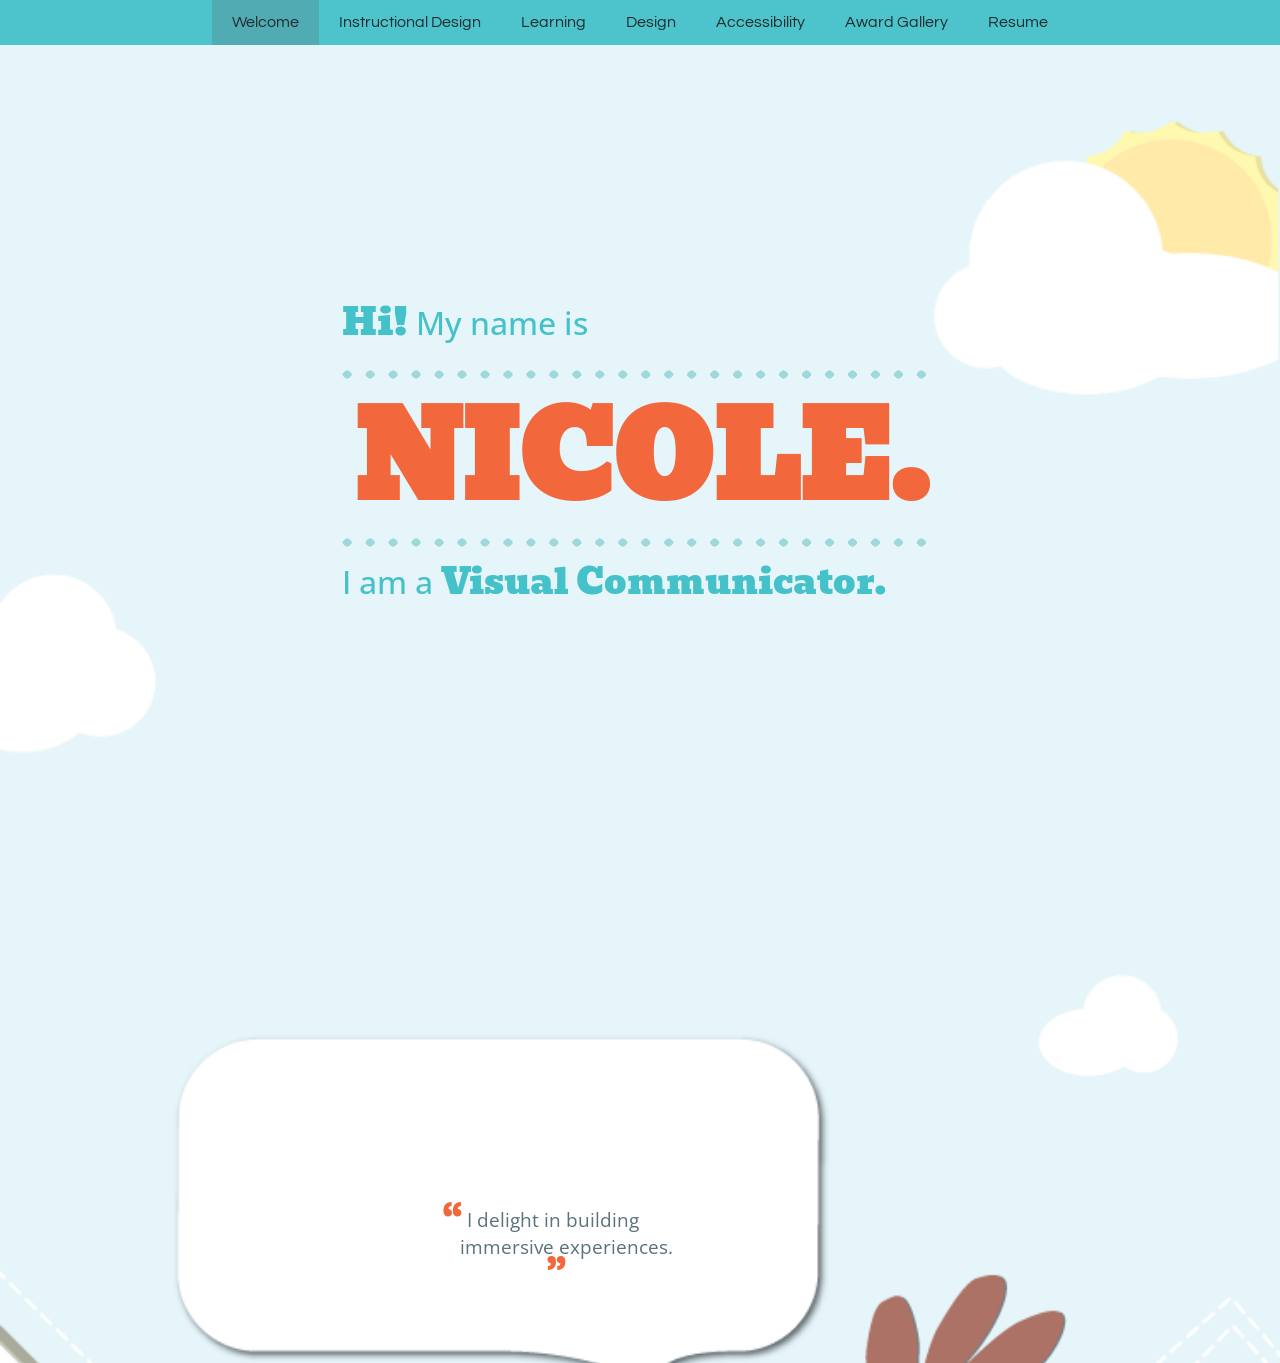
==== index.html @ bf3eae4a "add mobile media query" ====
<!DOCTYPE html>
<html lang="en">
<head>
  <meta charset="UTF-8">
  <meta name="viewport" content="width=device-width, initial-scale=1.0">
  <title>Nicole Nascimento</title>
  <link rel="stylesheet" href="style.css">
  <script src="script.js" defer></script>
  <link rel="preconnect" href="https://fonts.googleapis.com">
  <link rel="preconnect" href="https://fonts.gstatic.com" crossorigin>
  <link href="https://fonts.googleapis.com/css2?family=Bevan:ital@0;1&family=Open+Sans:wght@400;600;700&family=Questrial&display=swap" rel="stylesheet">
</head>
<body>
  <a href="#main-content" class="skip-link">Skip to main content</a>
  <header>
    <button class="menu-toggle" aria-label="Menu" aria-expanded="false" aria-haspopup="true">
        <span></span>
        <span></span>
        <span></span>
    </button>
    <nav>
      <ul>
        <li><a href="index.html" class="active" aria-current="page">Welcome</a></li>
        <li><a href="instructional-design.html">Instructional Design</a></li>
        <li><a href="learning.html">Learning</a></li>
        <li><a href="design.html">Design</a></li>
        <li><a href="accessibility.html">Accessibility</a></li>
        <li><a href="awards.html">Award Gallery</a></li>
        <li><a href="resume.html">Resume</a></li>
      </ul>
    </nav>
  </header>

  <div class="page-column">
    <main id="main-content">
    
      <section class="scene" aria-label="Welcome scene">
       <picture>
          <source 
            media="(max-width: 850px)" 
            srcset="images/scene-home-mobile-750.png 750w,
                    images/scene-home-mobile-1125.png 1125w"
            sizes="100vw">
          <img 
            src="images/scene-home-1600.webp"
            srcset="images/scene-home-1600.png 1600w,
                    images/scene-home-3200.png 3200w"
            sizes="(max-width: 1600px) 100vw, 1600px"
            alt="Illustrated landscape with rolling hills, a character, and a hole with a ladder."
            class="scene-bg"
            width="1600" 
            height="1600">
        </picture>
        <h1 class="welcome-headline">
          <span class="w-hi">Hi! </span>
          <span class="w-name"> My name is</span>
          <span class="w-nicole">NICOLE.</span>
          <span class="w-iam">I am a </span>
          <span class="w-title"> Visual Communicator.</span>
        </h1>
        <!-- <p class="speech-bubble">
          <span class="bubble-quote">“</span>
          I delight in building immersive experiences.
          <span class="bubble-quote">”</span>
        </p> -->
        <p class="speech-bubble">
          <span class="bubble-quote quote-1">“</span>
          <span class="bubble-line line-1">I delight in building</span><br>
          <span class="bubble-line line-2">immersive experiences.</span>
          <span class="bubble-quote">”</span>
        </p>
        <a href="instructional-design.html" class="scene-button" aria-label="Go to Instructional Design">
          <span class="arrow">↙</span>
        </a>
      </section>

      <section class="portfolio">
        <!-- lightbox gallery goes here later -->
      </section>

    </main>

    <footer>
      <p>&copy; 2026 Nicole Nascimento</p>
    </footer>
  </div>

</body>
</html>
---- style.css ----
body {
  font-family: 'Questrial', sans-serif;
  margin: 0;
  background-color: #251e1a;
  display: flex;
  flex-direction: column;
  min-height: 100vh;
}

header {
  position: fixed;
  top: 0;
  left: 0;
  width: 100%;
  background-color: rgba(69, 193, 201, 0.95);
  z-index: 100;
}

.page-column {
  max-width: 1600px;
  margin: 0 auto;
  background-color: #77ae71;
  flex: 1;
  width: 100%;
}

/* nav bar */

nav {
  max-width: 1000px;
  margin: 0 auto;
}

nav ul {
  list-style: none;
  padding: 0;
  margin: 0;
  display: flex;
  justify-content: center;
}

nav a {
  padding: 14.3px 20px;
  text-decoration: none;
  color: #222b2e;
  display: block;
}

nav a:hover {
  background-color: rgba(90, 114, 123, 0.2);
}

nav a.active {
  background-color: rgba(90, 114, 123, 0.3);
}

/* Hamburger */
.menu-toggle {
  display: none;
  background: none;
  border: none;
  cursor: pointer;
  padding: 10px;
}

.menu-toggle span {
  display: block;
  width: 25px;
  height: 3px;
  background-color: #5a727b;
  margin: 4px 0;
}

.skip-link {
  position: absolute;
  left: -9999px;
  top: 0;
}

.skip-link:focus {
  left: 8px;
  top: 8px;
  padding: 8px 12px;
  background: #000;
  color: #fff;
  z-index: 1000;
}

/* Background image */

.scene {
  position: relative;
  max-width: 1600px;
  margin: 0 auto;
  container-type: inline-size;
}

.scene-bg {
  display: block;
  width: 100%;
  height: auto;
}


/* Large Welcome Font */


.welcome-headline {
  position: absolute;
  top: 10.5%;
  left: 50%;
  transform: translateX(-50%);
  margin: 0;
  z-index: 10;
  text-align: left;
  width: max-content
}

.welcome-headline span {
  display: inline;
}

/* Dots */
.welcome-headline .w-nicole {
  line-height: 1;
  margin: 0.25em 0;
  padding: 0.1em;
}

.w-nicole::before {
  content: "";
  position: absolute;
  left: -0.05em;
  top: -0.15em;              /* poke above the text for now */
  width: 100%;
  height: 0.08em;
  background-image: radial-gradient(circle, #9dd8db 34%, transparent 35%);
  background-size: 0.194em 0.08em;
  background-repeat: repeat-x;
}

.w-nicole::after {
  content: "";
  position: absolute;
  left: -0.05em;
  bottom: -0.15em;              /* poke above the text for now */
  width: 100%;
  height: 0.08em;
  background-image: radial-gradient(circle, #9dd8db 34%, transparent 35%);
  background-size: 0.194em 0.08em;
  background-repeat: repeat-x;
}



.w-hi,
.w-nicole,
.w-title {
  font-family: 'Bevan', serif;
}

.w-hi,
.w-title {
  font-weight: 400;
}


.w-name,
.w-iam {
  font-family: 'Open Sans', sans-serif;
  font-weight: 500;
}

.w-hi      { font-size: 3cqw;  color: #45c1c9; }
.w-name    { font-size: 2.5cqw; color: #45c1c9; }
.welcome-headline .w-nicole  { font-size: 9.25cqw;  color: #f2683c; display: block; position: relative; top: 0.05em;}
.w-iam     { font-size: 2.5cqw; color: #45c1c9; }
.w-title   { font-size: 2.75cqw;  color: #45c1c9; }

/* Speech bubble text */

.speech-bubble {
  position: absolute;
  top: 43.5%;      /* tune to match the bubble's position in the image */
  left: 33.5%;     /* tune */
  width: 20%;    /* tune — width of the drawn bubble */
  margin: 0;
  font-family: 'Open Sans', sans-serif;
  font-size: 1.5cqw;  /* scales with scene */
  color: #5a727b;
  text-align: center;
}

.bubble-quote {
  font-family: 'Bevan', serif;
  color: #f2683c;
  font-size: 1.6em;  /* bigger than the text around it */
  line-height: 0;    /* keeps the quotes from pushing the line height */
}

.bubble-quote.quote-1 {
    margin-left: -1em;
}

.bubble-line.line-2 {
  margin-left: 1em;
}

/* Round button */

.scene-button {
  position: absolute;
  top: 65%;        /* tune to land on the hole */
  left: 33%;       /* tune */
  width: 6cqw;     /* scales with the scene */
  height: 6cqw;
  border-radius: 50%;
  background-color: #fb497e;  /* hot pink */
  display: flex;
  align-items: center;
  justify-content: center;
  text-decoration: none;
  z-index: 20;
  box-shadow: 6px 6px 2px rgba(0, 0, 0, 0.5);
  overflow: hidden;
}

.arrow {
  color: #fff;
  font-size: 5cqw;
  line-height: 1;
  position: relative;
}

.scene-button:hover,
.scene-button:focus-visible {
  background-color: #e21a56; 
} 


/* Footer */

footer {
  padding: 2rem 1rem;
  text-align: center;
}

footer p {
  margin: 0;
  font-family: 'Open Sans', sans-serif;
  font-size: 0.9rem;
  color: #222b2e;
}


@media (max-width: 850px) {
  .menu-toggle {
    display: block;
    width: 100%;
  }
  nav ul {
    display: none;
  }
  nav.open ul {
  display: flex;
  flex-direction: column;
  position: absolute;
  top: 100%;
  left: 0;
  width: 100%;
  background-color: rgba(69, 193, 201, 0.95);
  padding: 10px 0;
  }
  nav.open a {
  text-align: center;
  }
  .w-hi      { font-size: 6cqw; }
  .w-name    { font-size: 6cqw; }
  .welcome-headline .w-nicole  { font-size: 17cqw; }
  .w-iam     { font-size: 6cqw; }
  .w-title   { font-size: 5cqw; }
  .speech-bubble {
    font-size: 3.5cqw;
    top: 40.5%;
    left: 11%;
    width: 55%
  }
  .scene-button {
    top: 72%;        /* new vertical position */
    left: 33%;       /* new horizontal position */
    width: 16cqw;    /* was 6cqw — bigger on mobile */
    height: 16cqw;
  }
  .arrow {
  font-size: 10cqw;   /* was 5cqw */
}
}
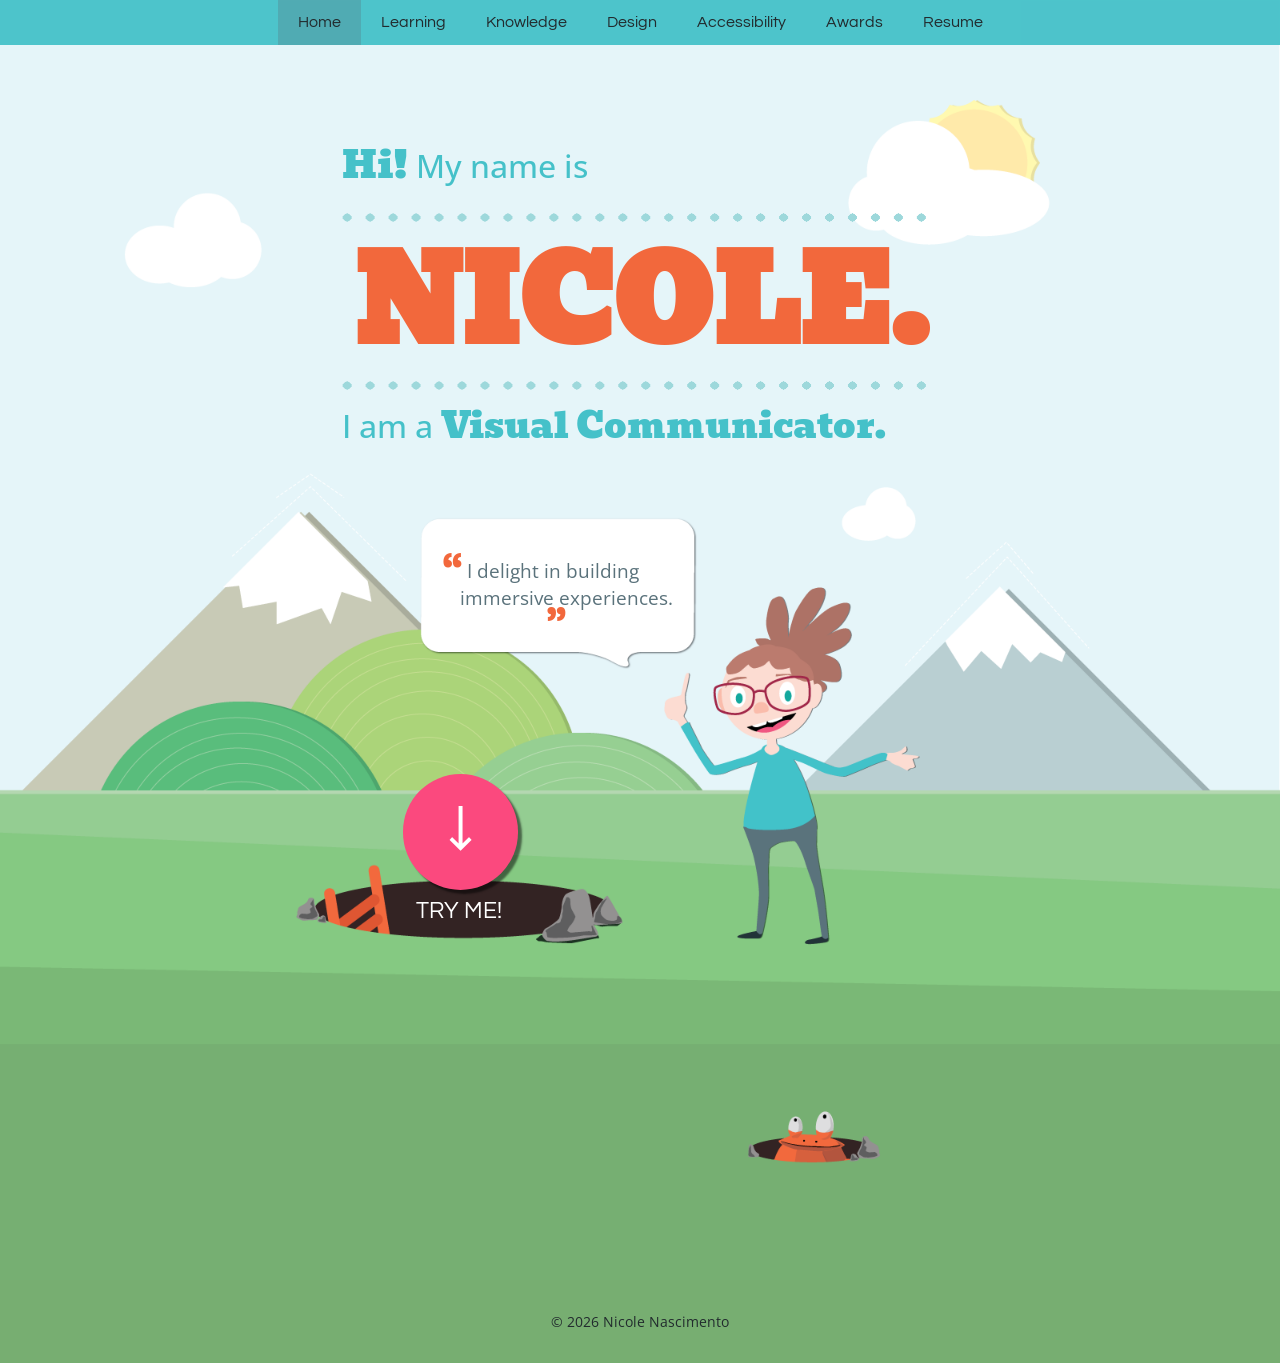
==== commit 23baca4a: "add learning page desktop" ====
--- a/index.html
+++ b/index.html
@@ -10,7 +10,7 @@
   <link rel="preconnect" href="https://fonts.gstatic.com" crossorigin>
   <link href="https://fonts.googleapis.com/css2?family=Bevan:ital@0;1&family=Open+Sans:wght@400;600;700&family=Questrial&display=swap" rel="stylesheet">
 </head>
-<body>
+<body class="page-home">
   <a href="#main-content" class="skip-link">Skip to main content</a>
   <header>
     <button class="menu-toggle" aria-label="Menu" aria-expanded="false" aria-haspopup="true">
@@ -20,18 +20,18 @@
     </button>
     <nav>
       <ul>
-        <li><a href="index.html" class="active" aria-current="page">Welcome</a></li>
-        <li><a href="instructional-design.html">Instructional Design</a></li>
+        <li><a href="index.html" class="active" aria-current="page">Home</a></li>
         <li><a href="learning.html">Learning</a></li>
+        <li><a href="knowledge.html">Knowledge</a></li>
         <li><a href="design.html">Design</a></li>
         <li><a href="accessibility.html">Accessibility</a></li>
-        <li><a href="awards.html">Award Gallery</a></li>
+        <li><a href="awards.html">Awards</a></li>
         <li><a href="resume.html">Resume</a></li>
       </ul>
     </nav>
   </header>
 
-  <div class="page-column">
+  <div class="page-column page-column-home">
     <main id="main-content">
     
       <section class="scene" aria-label="Welcome scene">
@@ -42,7 +42,7 @@
                     images/scene-home-mobile-1125.png 1125w"
             sizes="100vw">
           <img 
-            src="images/scene-home-1600.webp"
+            src="images/scene-home-1600.png"
             srcset="images/scene-home-1600.png 1600w,
                     images/scene-home-3200.png 3200w"
             sizes="(max-width: 1600px) 100vw, 1600px"
@@ -58,20 +58,16 @@
           <span class="w-iam">I am a </span>
           <span class="w-title"> Visual Communicator.</span>
         </h1>
-        <!-- <p class="speech-bubble">
-          <span class="bubble-quote">“</span>
-          I delight in building immersive experiences.
-          <span class="bubble-quote">”</span>
-        </p> -->
         <p class="speech-bubble">
           <span class="bubble-quote quote-1">“</span>
           <span class="bubble-line line-1">I delight in building</span><br>
           <span class="bubble-line line-2">immersive experiences.</span>
           <span class="bubble-quote">”</span>
         </p>
-        <a href="instructional-design.html" class="scene-button" aria-label="Go to Instructional Design">
-          <span class="arrow">↙</span>
+        <a href="learning.html" class="scene-button button-learning" aria-label="Go to Learning">
+          <span class="arrow">↓</span>
         </a>
+        <span class="try-me" aria-hidden="true">TRY ME!</span>
       </section>
 
       <section class="portfolio">
--- a/style.css
+++ b/style.css
@@ -19,10 +19,19 @@
 .page-column {
   max-width: 1600px;
   margin: 0 auto;
+  flex: 1;
+  width: 100%;
+}
+
+.page-column-home {
   background-color: #77ae71;
-  flex: 1;
-  width: 100%;
-}
+}
+
+.page-column-learning {
+  background-color: #3b7187;
+}
+
+
 
 /* nav bar */
 
@@ -143,7 +152,7 @@
   content: "";
   position: absolute;
   left: -0.05em;
-  bottom: -0.15em;              /* poke above the text for now */
+  bottom: -0.15em;              
   width: 100%;
   height: 0.08em;
   background-image: radial-gradient(circle, #9dd8db 34%, transparent 35%);
@@ -181,12 +190,8 @@
 
 .speech-bubble {
   position: absolute;
-  top: 43.5%;      /* tune to match the bubble's position in the image */
-  left: 33.5%;     /* tune */
-  width: 20%;    /* tune — width of the drawn bubble */
   margin: 0;
   font-family: 'Open Sans', sans-serif;
-  font-size: 1.5cqw;  /* scales with scene */
   color: #5a727b;
   text-align: center;
 }
@@ -194,8 +199,8 @@
 .bubble-quote {
   font-family: 'Bevan', serif;
   color: #f2683c;
-  font-size: 1.6em;  /* bigger than the text around it */
-  line-height: 0;    /* keeps the quotes from pushing the line height */
+  font-size: 1.6em;  
+  line-height: 0;    
 }
 
 .bubble-quote.quote-1 {
@@ -206,22 +211,35 @@
   margin-left: 1em;
 }
 
-/* Round button */
+.page-home .speech-bubble {
+  top: 43.5%;
+  left: 33.5%;
+  width: 20%;
+  font-size: 1.5cqw;
+}
+
+.page-learning .speech-bubble {
+  top: 60%;
+  left: 27.5%;
+  width: 30%;
+  font-size: 2cqw;
+}
+
+
+/* Round buttons */
 
 .scene-button {
   position: absolute;
-  top: 65%;        /* tune to land on the hole */
-  left: 33%;       /* tune */
-  width: 6cqw;     /* scales with the scene */
-  height: 6cqw;
+  width: 9cqw;     
+  height: 9cqw;
   border-radius: 50%;
-  background-color: #fb497e;  /* hot pink */
+  background-color: #fb497e;  
   display: flex;
   align-items: center;
   justify-content: center;
   text-decoration: none;
   z-index: 20;
-  box-shadow: 6px 6px 2px rgba(0, 0, 0, 0.5);
+  box-shadow: 4px 4px 2px rgba(0, 0, 0, 0.5);
   overflow: hidden;
 }
 
@@ -234,8 +252,33 @@
 
 .scene-button:hover,
 .scene-button:focus-visible {
-  background-color: #e21a56; 
+  background-color: #bc1446; 
 } 
+
+.page-home .button-learning {
+  top: 60.5%;        
+  left: 31.5%;       
+}
+
+.page-home .try-me {
+  position: absolute;
+  top: 70.2%;
+  left: 32.5%;
+  color: white;
+  font-size: 1.8cqw;
+  pointer-events: none;
+}
+
+.page-learning .button-home {
+  top: 20%;
+  left: 21%;
+  transform: rotate(-11deg);
+}
+
+.page-learning .button-knowledge {
+  top: 35%;
+  left: 75%;
+}
 
 
 /* Footer */
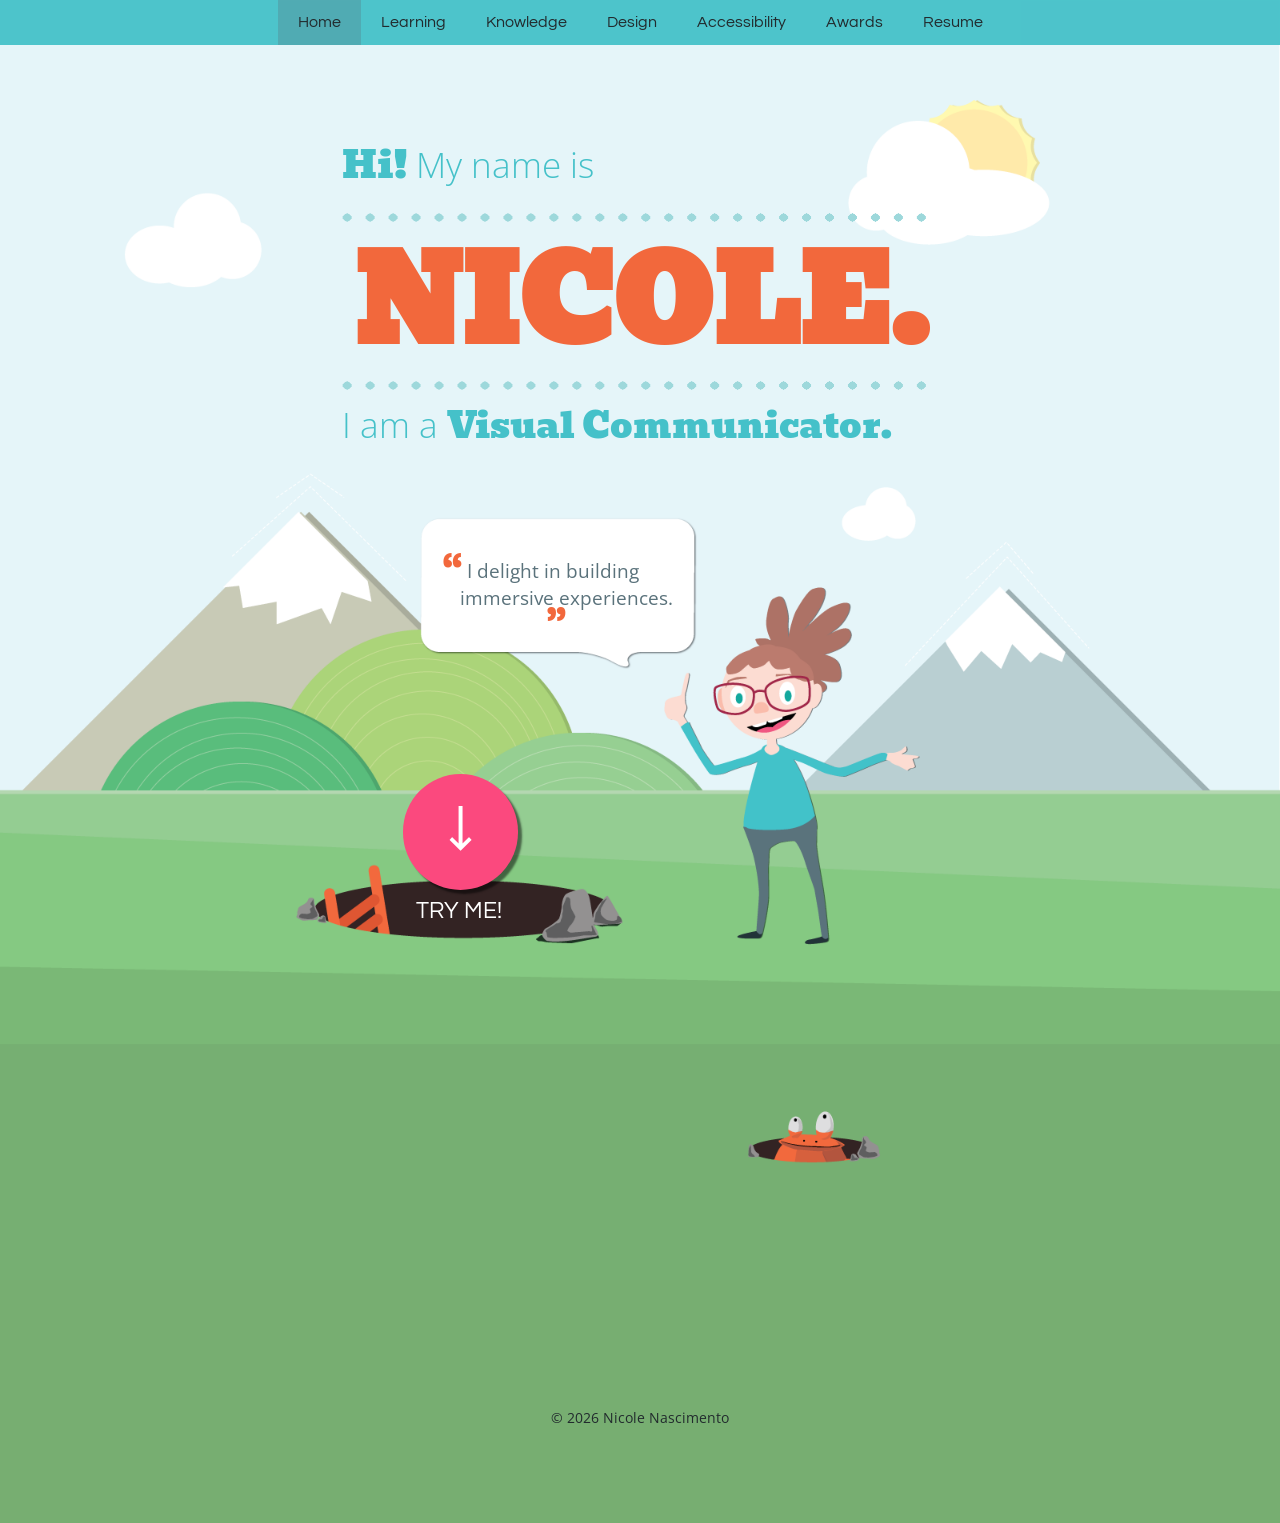
==== commit 14128a34: "add background image for knowledge page" ====
--- a/index.html
+++ b/index.html
@@ -8,7 +8,7 @@
   <script src="script.js" defer></script>
   <link rel="preconnect" href="https://fonts.googleapis.com">
   <link rel="preconnect" href="https://fonts.gstatic.com" crossorigin>
-  <link href="https://fonts.googleapis.com/css2?family=Bevan:ital@0;1&family=Open+Sans:wght@400;600;700&family=Questrial&display=swap" rel="stylesheet">
+  <link href="https://fonts.googleapis.com/css2?family=Bevan:ital@0;1&family=Open+Sans:wght@100;200;300;400;600;700&family=Questrial&display=swap" rel="stylesheet">
 </head>
 <body class="page-home">
   <a href="#main-content" class="skip-link">Skip to main content</a>
--- a/style.css
+++ b/style.css
@@ -31,6 +31,10 @@
   background-color: #3b7187;
 }
 
+.page-column-knowledge {
+  background-color: #3a3131;
+  color: #cfcfcf;
+}
 
 
 /* nav bar */
@@ -177,13 +181,13 @@
 .w-name,
 .w-iam {
   font-family: 'Open Sans', sans-serif;
-  font-weight: 500;
+  font-weight: 200;
 }
 
 .w-hi      { font-size: 3cqw;  color: #45c1c9; }
-.w-name    { font-size: 2.5cqw; color: #45c1c9; }
+.w-name    { font-size: 2.75cqw; color: #45c1c9; }
 .welcome-headline .w-nicole  { font-size: 9.25cqw;  color: #f2683c; display: block; position: relative; top: 0.05em;}
-.w-iam     { font-size: 2.5cqw; color: #45c1c9; }
+.w-iam     { font-size: 2.75cqw; color: #45c1c9; }
 .w-title   { font-size: 2.75cqw;  color: #45c1c9; }
 
 /* Speech bubble text */
@@ -223,6 +227,13 @@
   left: 27.5%;
   width: 30%;
   font-size: 2cqw;
+}
+
+.page-knowledge .speech-bubble {
+  top: 47%;
+  left: 54.8%;
+  width: 24%;
+  font-size: 1.7cqw;
 }
 
 
@@ -280,12 +291,55 @@
   left: 75%;
 }
 
+.page-knowledge .button-learning {
+  top: 50%;
+  left: 15%;
+}
+
+.page-knowledge .button-design {
+  top: 45%;
+  left: 86%;
+}
+
+/* BOOKS */
+.portfolio {
+  padding: 3rem 2rem;
+}
+
+.book-stream {
+  margin-bottom: 3rem;
+}
+
+.book-grid {
+  display: grid;
+  grid-template-columns: repeat(auto-fill, minmax(140px, 1fr));
+  gap: 1.5rem;
+}
+
+.book-grid img {
+  width: 100%;
+  height: auto;
+  display: block;
+  border-radius: 4px;
+  box-shadow: 4px 4px 8px rgba(0, 0, 0, 0.4);
+}
 
 /* Footer */
 
 footer {
-  padding: 2rem 1rem;
+  position: relative;
+  padding: 2rem 1rem 6rem;   /* top | left/right | bottom */
   text-align: center;
+}
+
+.footer-frog {
+  display: block;
+  position: absolute;
+  bottom: 30%;
+  left: 75%;
+  transform: translateX(-50%);   /* center horizontally */
+  width: 20cqw; 
+  pointer-events: none; 
 }
 
 footer p {
@@ -322,19 +376,40 @@
   .welcome-headline .w-nicole  { font-size: 17cqw; }
   .w-iam     { font-size: 6cqw; }
   .w-title   { font-size: 5cqw; }
-  .speech-bubble {
+  .page-home .speech-bubble {
     font-size: 3.5cqw;
     top: 40.5%;
     left: 11%;
     width: 55%
   }
+  .page-learning .speech-bubble {
+    font-size: 3.5cqw;
+    top: 56.2%;
+    left: 26.5%;
+    width: 56%
+  }
   .scene-button {
-    top: 72%;        /* new vertical position */
-    left: 33%;       /* new horizontal position */
-    width: 16cqw;    /* was 6cqw — bigger on mobile */
+    width: 16cqw;   
     height: 16cqw;
+  }
+  .page-home .button-learning {
+    top: 70%;       
+    left: 32%;  
+  }
+  .page-learning .button-home {
+    top: 13%;       
+    left: 14%;  
+  }
+  .page-learning .button-knowledge {
+    top: 23%;       
+    left: 67%;
   }
   .arrow {
   font-size: 10cqw;   /* was 5cqw */
-}
-}
+  }
+  .page-home .try-me {
+    font-size: 4cqw;
+    top: 79.4%;
+    left: 32%;
+  }
+}
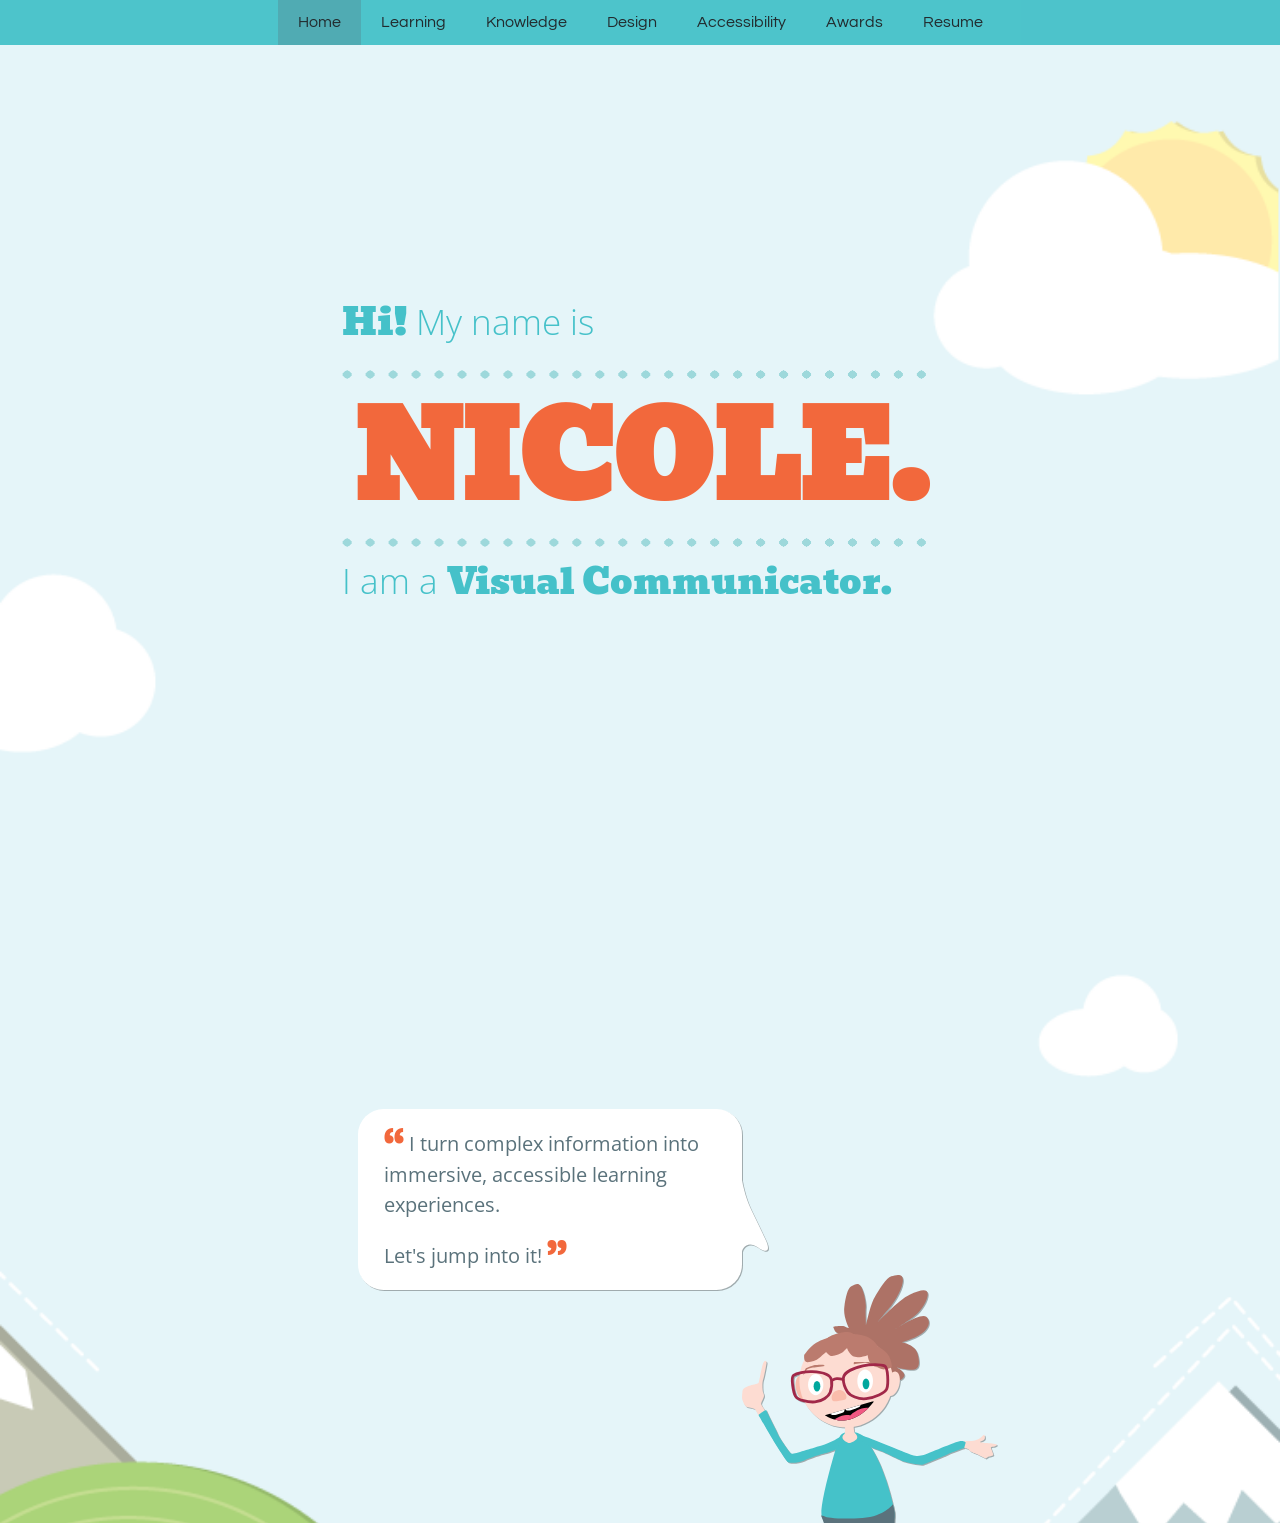
==== commit f97535f4: "separate speech bubbles and character on home page" ====
--- a/index.html
+++ b/index.html
@@ -58,12 +58,15 @@
           <span class="w-iam">I am a </span>
           <span class="w-title"> Visual Communicator.</span>
         </h1>
-        <p class="speech-bubble">
-          <span class="bubble-quote quote-1">“</span>
-          <span class="bubble-line line-1">I delight in building</span><br>
-          <span class="bubble-line line-2">immersive experiences.</span>
-          <span class="bubble-quote">”</span>
-        </p>
+        <img src="images/character-home-nicole.svg" alt="" class="scene-character">
+        <div class="speech-bubble">
+          <p>
+            <span class="bubble-quote">“</span> I turn complex information into immersive, accessible learning experiences.
+          </p>
+          <p>
+            Let's jump into it! <span class="bubble-quote">”</span>
+          </p>
+        </div>
         <a href="learning.html" class="scene-button button-learning" aria-label="Go to Learning">
           <span class="arrow">↓</span>
         </a>
@@ -81,5 +84,6 @@
     </footer>
   </div>
 
+
 </body>
 </html>
--- a/style.css
+++ b/style.css
@@ -21,6 +21,7 @@
   margin: 0 auto;
   flex: 1;
   width: 100%;
+  background-color: white;
 }
 
 .page-column-home {
@@ -31,11 +32,13 @@
   background-color: #3b7187;
 }
 
-.page-column-knowledge {
-  background-color: #3a3131;
-  color: #cfcfcf;
-}
-
+.page-column-awards {
+  background-color: #3b7187;
+}
+
+.page-column-resume {
+  background-color: white;
+}
 
 /* nav bar */
 
@@ -190,51 +193,112 @@
 .w-iam     { font-size: 2.75cqw; color: #45c1c9; }
 .w-title   { font-size: 2.75cqw;  color: #45c1c9; }
 
-/* Speech bubble text */
+/* Characters */
+
+.scene-character {
+  position: absolute;
+  width: 20cqw;     /* adjust to match her size in the art */
+  height: auto;
+  top: 46%;      /* adjust to line her feet up with the ground */
+  left: 58%;        /* adjust to place her horizontally */
+  z-index: 5;       /* above background, below speech bubble */
+  filter: drop-shadow(0.15cqw 0.15cqw 0px rgba(0, 0, 0, 0.3));
+}
+
+/* Speech Bubble */
 
 .speech-bubble {
   position: absolute;
+  background-color: white;
+  border-radius: 2cqw; /* Scales the roundness with the scene */
+  padding: 1.5cqw 2cqw; /* Scales the inner spacing with the scene */
+  filter: drop-shadow(0.15cqw 0.15cqw 0px rgba(0, 0, 0, 0.3));
+  box-sizing: border-box; 
+}
+
+.speech-bubble::after {
+  content: '';
+  position: absolute;
+  background-size: contain;
+  background-repeat: no-repeat;
+}
+
+.bubble-quote {
+  font-family: 'Bevan', serif;
+  color: #f2683c;
+  font-size: 1.6em;   /* Keep them large */
+  line-height: 0;     /* THIS is the magic trick */
+  vertical-align: -0.1em; /* Nudge it slightly down to sit nicely */
+}
+
+.speech-bubble p {
   margin: 0;
   font-family: 'Open Sans', sans-serif;
   color: #5a727b;
-  text-align: center;
-}
-
-.bubble-quote {
-  font-family: 'Bevan', serif;
-  color: #f2683c;
-  font-size: 1.6em;  
-  line-height: 0;    
-}
-
-.bubble-quote.quote-1 {
-    margin-left: -1em;
-}
-
-.bubble-line.line-2 {
-  margin-left: 1em;
+  text-align: left;
+  line-height: 1.5;
+}
+
+.speech-bubble p + p {
+  margin-top: 1em; /* Adds space between the paragraphs */
 }
 
 .page-home .speech-bubble {
-  top: 43.5%;
-  left: 33.5%;
-  width: 20%;
-  font-size: 1.5cqw;
+  top: 40%;
+  left: 28%;
+  width: 30%;
+  font-size: 1.6cqw;
+}
+.page-home .speech-bubble::after {
+  background-image: url('images/speech-bubble-tail_side.svg');
+  top: 60%;                    
+  transform: translateY(-50%) scaleX(-1) scaleY(-1);
+  right: -2cqw;              
+  left: auto;                  
+  width: 5cqw;       
+  height: 10cqw;      
 }
 
 .page-learning .speech-bubble {
   top: 60%;
   left: 27.5%;
-  width: 30%;
+  width: 50%;
   font-size: 2cqw;
 }
+.page-learning .speech-bubble::after {
+  background-image: url('images/speech-bubble-tail_side.svg');
+  top: 40%;                    
+  transform: translateY(-50%); 
+  left: -1.8cqw;              
+  width: 5cqw;       
+  height: 10cqw;    
+}
 
 .page-knowledge .speech-bubble {
-  top: 47%;
-  left: 54.8%;
+  top: 79.5%;
+  left: 18.5%;
   width: 24%;
   font-size: 1.7cqw;
 }
+.page-design .speech-bubble {
+  top: 21%;
+  left: 35%;
+  width: 24%;
+  font-size: 2cqw;
+}
+.page-access .speech-bubble {
+  top: 56%;
+  left: 22%;
+  width: 20%;
+  font-size: 2cqw;
+}
+.page-awards .speech-bubble {
+  top: 23.5%;
+  left: 40%;
+  width: 50%;
+  font-size: 2cqw;
+}
+
 
 
 /* Round buttons */
@@ -265,12 +329,10 @@
 .scene-button:focus-visible {
   background-color: #bc1446; 
 } 
-
 .page-home .button-learning {
   top: 60.5%;        
   left: 31.5%;       
 }
-
 .page-home .try-me {
   position: absolute;
   top: 70.2%;
@@ -279,29 +341,57 @@
   font-size: 1.8cqw;
   pointer-events: none;
 }
-
 .page-learning .button-home {
   top: 20%;
   left: 21%;
   transform: rotate(-11deg);
 }
-
 .page-learning .button-knowledge {
   top: 35%;
   left: 75%;
 }
-
 .page-knowledge .button-learning {
+  top: 55%;
+  left: 12%;
+  transform: rotate(340deg);
+}
+.page-knowledge .button-design {
+  top: 42%;
+  left: 80%;
+  transform: rotate(340deg);
+}
+.page-design .button-knowledge {
+  top: 30%;
+  left: 10%;
+  transform: rotate(120deg);
+}
+.page-design .button-accessibility {
+  top: 10%;
+  left: 80%;
+  transform: rotate(180deg);
+}
+.page-access .button-design {
+  top: 73%;
+  left: 14%;
+  transform: rotate(20deg);
+}
+.page-access .button-awards {
+  top: 11%;
+  left: 78%;
+  transform: rotate(190deg);
+}
+.page-awards .button-accessibility {
+  top: 25%;
+  left: 3%;
+  transform: rotate(45deg);
+}
+.page-awards .button-resume {
   top: 50%;
-  left: 15%;
-}
-
-.page-knowledge .button-design {
-  top: 45%;
-  left: 86%;
-}
-
-/* BOOKS */
+  left: 72%;
+  transform: rotate(240deg);
+}
+
+/* KNOWLEDGE - BOOKS */
 .portfolio {
   padding: 3rem 2rem;
 }
@@ -323,6 +413,175 @@
   border-radius: 4px;
   box-shadow: 4px 4px 8px rgba(0, 0, 0, 0.4);
 }
+
+/* DESIGN - LIGHTBOX */
+
+.page-column-design .portfolio {
+  margin-top: -32vh;
+  position: relative;
+  z-index: 30;
+}
+
+.design-grid {
+  display: grid;
+  grid-template-columns: repeat(3, 1fr);
+  gap: 1.5rem;
+}
+.design-thumb {
+  padding: 0;
+  border: none;
+  background: none;
+  cursor: pointer;
+  display: block;
+  width: 100%;
+}
+
+.design-thumb img {
+  width: 100%;
+  height: auto;
+  display: block;
+  border-radius: 4px;
+  box-shadow: 4px 4px 8px rgba(0, 0, 0, 0.4);
+}
+
+.lightbox {
+  position: fixed;
+  inset: 0;
+  background: rgba(0, 0, 0, 0.85);
+  display: flex;
+  align-items: center;
+  justify-content: center;
+  z-index: 1000;
+}
+
+.lightbox[hidden] {
+  display: none;
+}
+
+.lightbox-img {
+  max-width: 90vw;
+  max-height: 90vh;
+}
+
+.lightbox-close {
+  position: absolute;
+  top: 1rem;
+  right: 1.5rem;
+  font-size: 3rem;
+  color: white;
+  background: none;
+  border: none;
+  cursor: pointer;
+  line-height: 1;
+}
+
+.lightbox-prev,
+.lightbox-next {
+  position: absolute;
+  top: 50%;
+  transform: translateY(-50%);
+  font-size: 4rem;
+  color: white;
+  background: none;
+  border: none;
+  cursor: pointer;
+  line-height: 1;
+  padding: 1rem 1.5rem;
+}
+
+.lightbox-prev {
+  left: 0.1rem;
+}
+
+.lightbox-next {
+  right: 0.1rem;
+}
+
+/* RESUME STYLES */
+.resume-content {
+  padding-top: 6rem; /* Pushes the text down away from the scene */
+  padding-left: 2rem;
+  padding-right: 2rem;
+  padding-bottom: 4rem;
+  max-width: 900px; /* Keeps the text from stretching too wide on big screens */
+  margin: 0 auto;
+}
+.resume-content h1 {
+  color: #45c1c9;
+  font-size: 3.25rem;
+  margin-bottom: 0.5rem;
+  font-weight: 100;
+}
+.resume-content h1 span {
+  font-size: 1.2rem;
+  color: #5a727b; /* A softer color for the MSc BMC part */
+}
+.resume-content ul {
+  color: #5a727b;
+  margin-top: 0;
+  margin-bottom: 1.5rem;
+  list-style-type: none;  
+  padding-left: 1.8rem;
+}
+.resume-content li strong {
+  color: #45c1c9;
+  font-weight: 600; /* Keeps it slightly bold, but you can change this */
+}
+.resume-section {
+  margin-bottom: 3rem; /* Adds space between the major sections */
+}
+
+.resume-section h2 {
+  color: #45c1c9;
+  font-size: 2.25rem;
+  font-weight: 100;
+  border-bottom: 2px solid #45c1c9; /* A little separator line */
+  padding-bottom: 0.3rem;
+  margin-bottom: 1.5rem;
+}
+.resume-content h3 {
+  color: #f2683c;
+  margin-top: 0;
+  margin-bottom: 0.2rem;
+}
+ 
+.resume-content h4 {
+  color: #45c1c9;
+  margin-top: 0;
+  margin-bottom: 0.2rem;
+}
+.resume-content p,
+.resume-content li {
+  color: #5a727b;
+  line-height: 1.6; /* Makes it easier to read */
+}
+.resume-content p span {
+  font-size: 1.2rem;
+  font-weight: 600;
+  color: #f2683c;
+
+}
+.job-header {
+  display: flex;
+  justify-content: space-between;
+  align-items: baseline;
+  margin-bottom: 0.5rem;
+}
+.job-institution {
+  font-weight: 600; /* Makes it semi-bold */
+  color: #45c1c9; /* Optional: makes it match your h2 headings */
+  margin-top: -0.5rem; /* Optional: pulls it slightly closer to the degree title above it */
+}
+
+.role-dates {
+  font-size: 0.9rem;
+  color: #5a727b;
+  font-family: 'Open Sans', sans-serif;
+  font-weight: normal;
+  margin-left: 0.5rem; /* Adds a small gap before the date */
+}
+
+
 
 /* Footer */
 
@@ -376,17 +635,77 @@
   .welcome-headline .w-nicole  { font-size: 17cqw; }
   .w-iam     { font-size: 6cqw; }
   .w-title   { font-size: 5cqw; }
+  
+  .scene-character {
+    width: 50cqw;     /* adjust to match her size in the art */
+    height: auto;
+    top: 46%;      /* adjust to line her feet up with the ground */
+    left: 50%;        /* adjust to place her horizontally */
+  }
+
+  .speech-bubble {
+    padding: 3cqw 4cqw;              /* roughly doubles the inner spacing */
+    border-radius: 4cqw;              /* matches the roundness proportion */
+    filter: drop-shadow(0.4cqw 0.4cqw 0px rgba(0, 0, 0, 0.3));
+  }
+
+
   .page-home .speech-bubble {
     font-size: 3.5cqw;
-    top: 40.5%;
+    top: 35%;
     left: 11%;
-    width: 55%
-  }
+    width: 45%
+  }
+
+  .page-home .speech-bubble::after {
+    top: 77%;               /* Attach to the bottom */
+    right: 20%;              /* Anchor to the right */
+    bottom: auto;
+    left: auto;
+    margin-top: -0.8cqw;     /* Overlap the bubble slightly */
+    transform: rotate(90deg) scaleX(-1); 
+    width: 8cqw;             /* Swap width and height */
+    height: 16cqw;           /* because it is now rotated */
+  }
+
   .page-learning .speech-bubble {
     font-size: 3.5cqw;
-    top: 56.2%;
-    left: 26.5%;
+    top: 56%;
+    left: 30%;
     width: 56%
+  }
+
+  .page-learning .speech-bubble::after {
+    top: 30%;                    
+    left: -3cqw;              
+    width: 10cqw;       
+    height: 16cqw;    
+  }
+
+
+  .page-knowledge .speech-bubble {
+    font-size: 3.5cqw;
+    top: 67%;
+    left: 12%;
+    width: 56%
+  }
+  .page-design .speech-bubble {
+    font-size: 3.5cqw;
+    top: 41%;
+    left: 15%;
+    width: 56%
+  }
+  .page-access .speech-bubble {
+    font-size: 3.5cqw;
+    top: 43%;
+    left: 60%;
+    width: 30%
+  }
+  .page-awards .speech-bubble {
+    font-size: 3.5cqw;
+    top: 20%;
+    left: 10%;
+    width: 60%
   }
   .scene-button {
     width: 16cqw;   
@@ -403,6 +722,38 @@
   .page-learning .button-knowledge {
     top: 23%;       
     left: 67%;
+  }
+  .page-knowledge .button-learning {
+    top: 30%;       
+    left: 10%;
+  }
+  .page-knowledge .button-design {
+    top: 25%;       
+    left: 75%;
+  }
+  .page-design .button-knowledge {
+    top: 27%;       
+    left: 10%;
+  }
+  .page-design .button-accessibility {
+    top: 8%;       
+    left: 77.5%;
+  }
+  .page-access .button-design {
+    top: 77%;       
+    left: 24%;
+  }
+  .page-access .button-awards {
+    top: 8%;       
+    left: 65%;
+  }
+  .page-awards .button-accessibility {
+    top: 35%;       
+    left: 1%;
+  }
+  .page-awards .button-resume {
+    top: 10%;       
+    left: 55%;
   }
   .arrow {
   font-size: 10cqw;   /* was 5cqw */
@@ -413,3 +764,7 @@
     left: 32%;
   }
 }
+
+
+
+
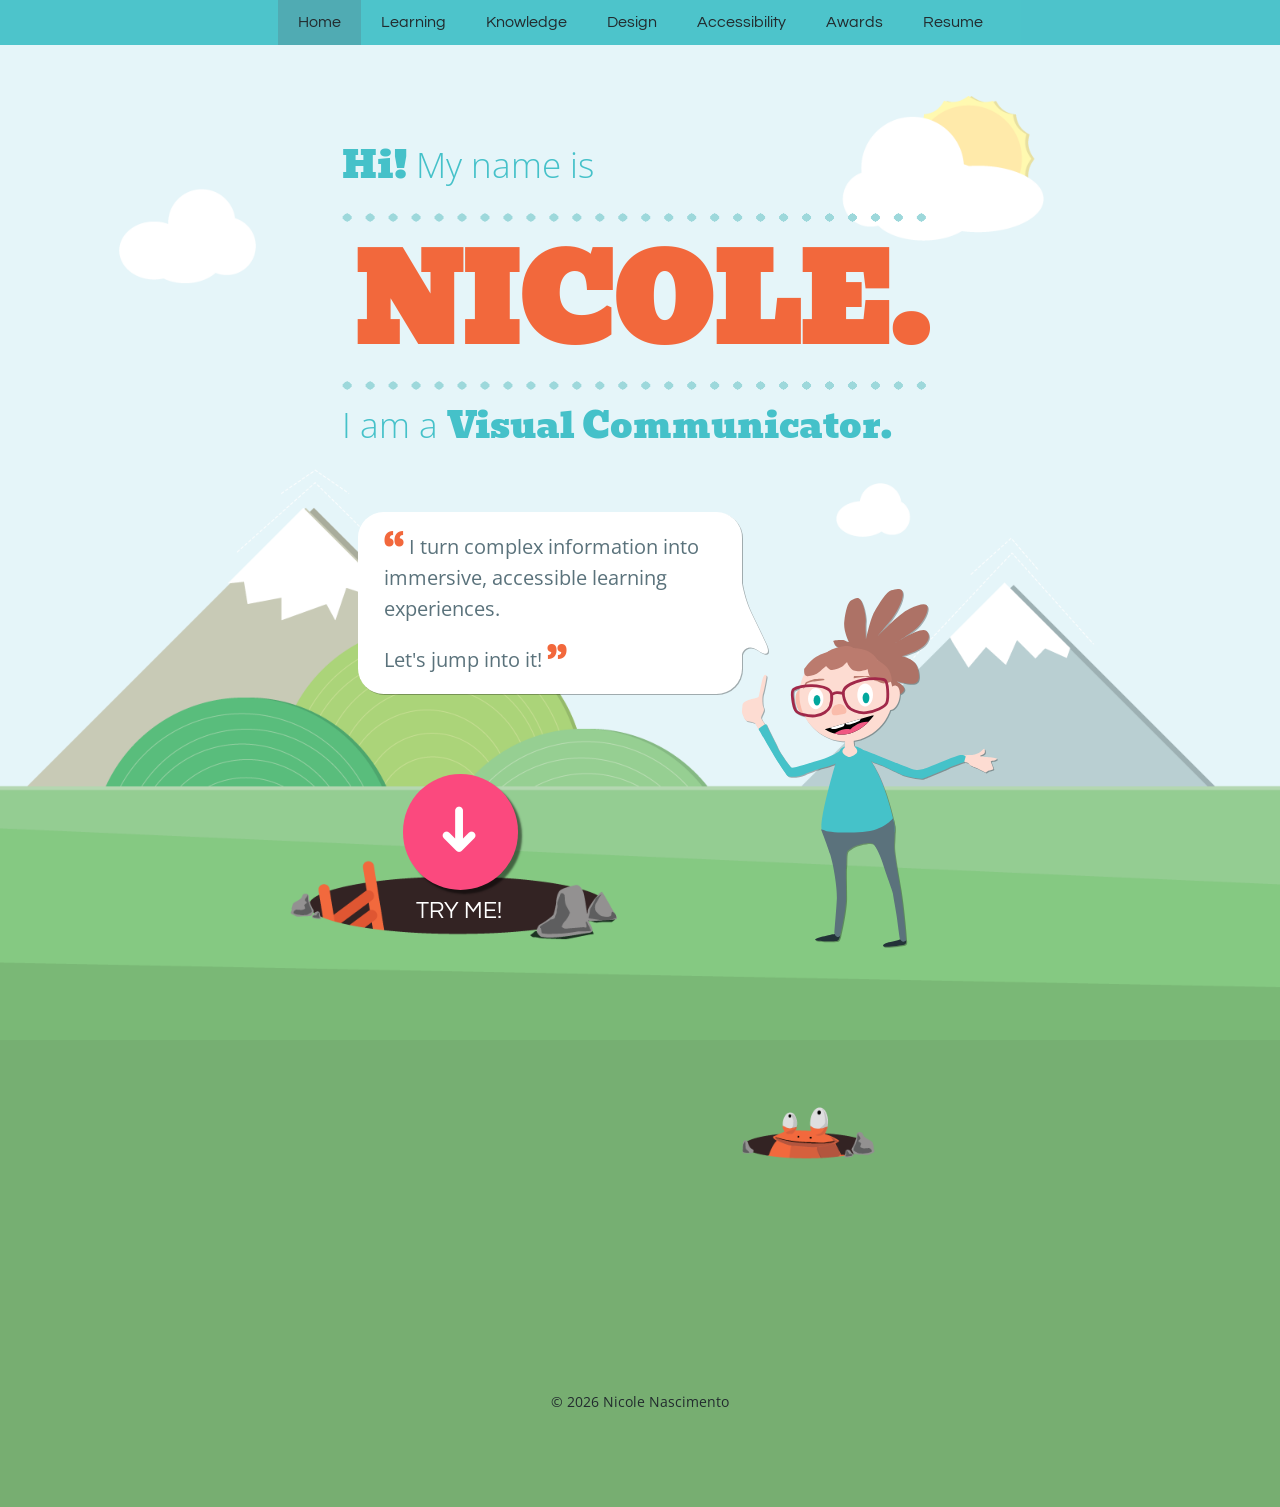
==== commit 26c71771: "reorganize css and js across the site" ====
--- a/index.html
+++ b/index.html
@@ -4,8 +4,10 @@
   <meta charset="UTF-8">
   <meta name="viewport" content="width=device-width, initial-scale=1.0">
   <title>Nicole Nascimento</title>
-  <link rel="stylesheet" href="style.css">
-  <script src="script.js" defer></script>
+  <link rel="stylesheet" href="css/global.css">
+  <link rel="stylesheet" href="css/narrative.css">
+  <link rel="stylesheet" href="css/welcome-headline.css">
+  <script src="js/nav.js" defer></script>
   <link rel="preconnect" href="https://fonts.googleapis.com">
   <link rel="preconnect" href="https://fonts.gstatic.com" crossorigin>
   <link href="https://fonts.googleapis.com/css2?family=Bevan:ital@0;1&family=Open+Sans:wght@100;200;300;400;600;700&family=Questrial&display=swap" rel="stylesheet">
@@ -38,13 +40,13 @@
        <picture>
           <source 
             media="(max-width: 850px)" 
-            srcset="images/scene-home-mobile-750.png 750w,
-                    images/scene-home-mobile-1125.png 1125w"
+            srcset="images/scenes/scene-home-mobile-750.png 750w,
+                    images/scenes/scene-home-mobile-1125.png 1125w"
             sizes="100vw">
           <img 
-            src="images/scene-home-1600.png"
-            srcset="images/scene-home-1600.png 1600w,
-                    images/scene-home-3200.png 3200w"
+            src="images/scenes/scene-home-1600.png"
+            srcset="images/scenes/scene-home-1600.png 1600w,
+                    images/scenes/scene-home-3200.png 3200w"
             sizes="(max-width: 1600px) 100vw, 1600px"
             alt="Illustrated landscape with rolling hills, a character, and a hole with a ladder."
             class="scene-bg"
@@ -58,7 +60,7 @@
           <span class="w-iam">I am a </span>
           <span class="w-title"> Visual Communicator.</span>
         </h1>
-        <img src="images/character-home-nicole.svg" alt="" class="scene-character">
+        <img src="images//characters/character-home-nicole.svg" alt="" class="scene-character">
         <div class="speech-bubble">
           <p>
             <span class="bubble-quote">“</span> I turn complex information into immersive, accessible learning experiences.
@@ -68,7 +70,7 @@
           </p>
         </div>
         <a href="learning.html" class="scene-button button-learning" aria-label="Go to Learning">
-          <span class="arrow">↓</span>
+          <span class="arrow">➜</span>
         </a>
         <span class="try-me" aria-hidden="true">TRY ME!</span>
       </section>
--- a/css/global.css
+++ b/css/global.css
@@ -0,0 +1,206 @@
+:root {
+  /* Colours */
+  --color-turquoise:       #45c1c9;
+  --color-turquoise-a95:   rgba(69, 193, 201, 0.95);
+  --color-turquoise-light: #9dd8db;
+  --color-orange:          #f2683c;
+  --color-slate:           #5a727b;
+  --color-slate-a20:       rgba(90, 114, 123, 0.2);
+  --color-slate-a30:       rgba(90, 114, 123, 0.3);
+  --color-navy:            #3b7187;
+  --color-pink:            #fb497e;
+  --color-pink-dark:       #bc1446;
+  --color-green:           #77ae71;
+  --color-ink:             #222b2e;
+  --color-pale-blue:       #d6ebf2;
+  --color-bg-dark:         #251e1a;
+
+  /* Fonts */
+  --font-display: 'Bevan', serif;
+  --font-body:    'Questrial', sans-serif;
+  --font-ui:      'Open Sans', sans-serif;
+
+  /* Shape */
+  --radius-bubble: 2cqw;
+}
+
+/*#region BODY & GLOBAL */
+body {
+  font-family: var(--font-body);
+  margin: 0;
+  background-color: var(--color-bg-dark);
+  display: flex;
+  flex-direction: column;
+  min-height: 100vh;
+}
+
+header {
+  position: fixed;
+  top: 0;
+  left: 0;
+  width: 100%;
+  background-color: var(--color-turquoise-a95);
+  z-index: 100;
+}
+
+.page-column {
+  max-width: 1600px;
+  margin: 0 auto;
+  flex: 1;
+  width: 100%;
+  background-color: white;
+}
+
+.page-column-home {
+  background-color: var(--color-green);
+}
+
+.page-column-learning {
+  background-color: var(--color-navy);
+}
+
+.page-column-awards {
+  background-color: var(--color-navy);
+}
+
+.page-column-resume {
+  background-color: white;
+}
+/*#endregion BODY & GLOBAL */
+
+/*#region NAV BAR */
+nav {
+  max-width: 1000px;
+  margin: 0 auto;
+}
+
+nav ul {
+  list-style: none;
+  padding: 0;
+  margin: 0;
+  display: flex;
+  justify-content: center;
+}
+
+nav a {
+  padding: 14.3px 20px;
+  text-decoration: none;
+  color: var(--color-ink);
+  display: block;
+}
+
+nav a:hover {
+  background-color: var(--color-slate-a20);
+}
+
+nav a.active {
+  background-color: var(--color-slate-a30);
+}
+
+/* Hamburger */
+.menu-toggle {
+  display: none;
+  background: none;
+  border: none;
+  cursor: pointer;
+  padding: 10px;
+}
+
+.menu-toggle span {
+  display: block;
+  width: 25px;
+  height: 3px;
+  background-color: var(--color-slate);
+  margin: 4px 0;
+}
+
+.skip-link {
+  position: absolute;
+  left: -9999px;
+  top: 0;
+}
+
+.skip-link:focus {
+  left: 8px;
+  top: 8px;
+  padding: 8px 12px;
+  background: #000;
+  color: white;
+  z-index: 1000;
+}
+/*#endregion NAV BAR */
+
+/*#region PORTFOLIO SHELL */
+.portfolio {
+  padding: 4rem 2rem;
+  max-width: 1200px;
+  margin: -3rem auto 0 auto;
+  position: relative;
+  z-index: 10;
+}
+
+.portfolio h2 {
+  font-family: var(--font-display);
+  color: var(--color-orange);
+  font-size: 2.5rem;
+  text-align: center;
+  margin-top: 0;
+  margin-bottom: 1rem;
+}
+
+.portfolio > p {
+  font-family: var(--font-ui);
+  color: var(--color-slate);
+  text-align: center;
+  max-width: 700px;
+  margin: 0 auto 3rem auto;
+  font-size: 1.1rem;
+  line-height: 1.6;
+}
+/*#endregion PORTFOLIO SHELL */
+
+/*#region FOOTER */
+footer {
+  position: relative;
+  padding: 2rem 1rem 6rem;  
+  text-align: center;
+}
+.footer-frog {
+  display: block;
+  position: absolute;
+  bottom: 30%;
+  left: 75%;
+  transform: translateX(-50%);  
+  width: 20cqw; 
+  pointer-events: none; 
+}
+footer p {
+  margin: 0;
+  font-family: var(--font-ui);
+  font-size: 0.9rem;
+  color: var(--color-ink);
+}
+/*#endregion FOOTER */
+
+@media (max-width: 850px) {
+  .menu-toggle {
+    display: block;
+    width: 100%;
+  }
+  nav ul {
+    display: none;
+  }
+  nav.open ul {
+  display: flex;
+  flex-direction: column;
+  position: absolute;
+  top: 100%;
+  left: 0;
+  width: 100%;
+  background-color: var(--color-turquoise-a95);
+  padding: 10px 0;
+  }
+  nav.open a {
+  text-align: center;
+  }
+}
--- a/css/narrative.css
+++ b/css/narrative.css
@@ -0,0 +1,518 @@
+/*#region BACKGROUND IMAGE & SCENE */
+.scene {
+  position: relative;
+  max-width: 1600px;
+  margin: 0 auto;
+  container-type: inline-size;
+}
+
+.scene-bg {
+  display: block;
+  width: 100%;
+  height: auto;
+}
+/*#endregion BACKGROUND IMAGE & SCENE */
+
+/*#region CHARACTERS */
+.scene-character {
+  position: absolute;
+  width: 20cqw;     
+  height: auto;
+  top: 46%;      
+  left: 58%;        
+  z-index: 5;       
+  filter: drop-shadow(0.15cqw 0.15cqw 0px rgba(0, 0, 0, 0.3));
+}
+.page-design .character-monster {
+  left: 14%;
+  top: 35%;
+  width: 25cqw;     
+  height: auto;
+}
+.page-design .character-nicole {
+  left: 80%;
+  top: 20%;
+  width: 15cqw;     
+  height: auto;
+}
+.page-access .character-nicole {
+  left: 55%;
+  top: 20%;
+  width: 25cqw;     
+  height: auto;
+}
+.page-access .character-earth {
+  left: 4%;
+  top: 76%;
+  width: 15cqw;     
+  height: auto;
+}
+.page-access .character-rocket {
+  left: 85%;
+  top: 12%;
+  width: 10cqw;     
+  height: auto;
+}
+.page-awards .character-nicole {
+  left: 35%;
+  top: 12%;
+  width: 13cqw;     
+  height: auto;
+}
+.page-awards .character-planet {
+  left: 78%;
+  top: 8%;
+  width: 16cqw;     
+  height: auto;
+}
+.page-awards .character-rocket {
+  left: 7%;
+  top: 15.5%;
+  width: 14cqw;     
+  height: auto;
+}
+/*#endregion CHARACTERS */
+
+/*#region SPEECH BUBBLES */
+.speech-bubble {
+  position: absolute;
+  background-color: white;
+  border-radius: var(--radius-bubble); 
+  padding: 1.5cqw 2cqw; 
+  filter: drop-shadow(0.15cqw 0.15cqw 0px rgba(0, 0, 0, 0.3));
+  box-sizing: border-box; 
+}
+.speech-bubble::after {
+  content: '';
+  position: absolute;
+  background-size: contain;
+  background-repeat: no-repeat;
+}
+.bubble-quote {
+  font-family: var(--font-display);
+  color: var(--color-orange);
+  font-size: 1.6em;   
+  line-height: 0;     
+  vertical-align: -0.1em; 
+}
+.speech-bubble p {
+  margin: 0;
+  font-family: var(--font-ui);
+  color: var(--color-slate);
+  text-align: left;
+  line-height: 1.5;
+}
+.speech-bubble p + p {
+  margin-top: 1em;
+}
+.page-home .speech-bubble {
+  top: 40%;
+  left: 28%;
+  width: 30%;
+  font-size: 1.6cqw;
+}
+.page-home .speech-bubble::after {
+  background-image: url('../images/characters/speech-bubble-tail_side.svg');
+  top: 60%;                    
+  transform: translateY(-50%) scaleX(-1) scaleY(-1);
+  right: -2cqw;              
+  left: auto;                  
+  width: 5cqw;       
+  height: 10cqw;      
+}
+.page-learning .speech-bubble {
+  top: 60%;
+  left: 27.5%;
+  width: 50%;
+  font-size: 2cqw;
+}
+.page-learning .speech-bubble::after {
+  background-image: url('../images/characters/speech-bubble-tail_side.svg');
+  top: 40%;                    
+  transform: translateY(-50%); 
+  left: -1.8cqw;              
+  width: 5cqw;       
+  height: 10cqw;    
+}
+.page-knowledge .speech-bubble {
+  top: 77%;
+  left: 18.5%;
+  width: 61%;
+  font-size: 2cqw;
+}
+.page-knowledge .speech-bubble::after {
+  background-image: url('../images/characters/speech-bubble-tail_side.svg');
+  top: -4.5cqw;   
+  transform: translateX(-50%) rotate(-270deg); 
+  left: 20%;              
+  width: 5cqw;       
+  height: 10cqw;    
+}
+.page-design .speech-bubble {
+  top: 21%;
+  left: 35%;
+  width: 40%;
+  font-size: 2cqw;
+}
+.page-design .speech-bubble::after {
+  background-image: url('../images/characters/speech-bubble-tail_side.svg');
+  top: 9cqw;   
+  transform: rotate(270deg) translateX(-50%); 
+  left: 20%;              
+  width: 5cqw;       
+  height: 10cqw;    
+}
+.page-access .speech-bubble {
+  top: 50%;
+  left: 18%;
+  width: 40%;
+  font-size: 2cqw;
+}
+.page-access .speech-bubble::after {
+  background-image: url('../images/characters/speech-bubble-tail_side.svg');
+  top: 8.5cqw;   
+  transform: scaleX(-1) translateX(-50%) rotate(270deg); 
+  left: 70%;              
+  width: 5cqw;       
+  height: 10cqw;    
+}
+.page-awards .speech-bubble {
+  top: 30%;
+  left: 30%;
+  width: 30%;
+  font-size: 2cqw;
+}
+.page-awards .speech-bubble::after {
+  background-image: url('../images/characters/speech-bubble-tail_side.svg');
+  top: -4.5cqw;   
+  transform: scaleX(-1) translateX(-50%) rotate(-270deg); 
+  left: 60%;              
+  width: 5cqw;       
+  height: 10cqw;    
+}
+/*#endregion SPEECH BUBBLES */
+
+/*#region ROUND BUTTONS & ARROWS */
+.scene-button {
+  position: absolute;
+  width: 6cqw;     
+  height: 6cqw;
+  border-radius: 50%;
+  background-color: var(--color-pink);  
+  display: flex;
+  align-items: center;
+  justify-content: center;
+  text-decoration: none;
+  z-index: 20;
+  box-shadow: 4px 4px 2px rgba(0, 0, 0, 0.5);
+  overflow: hidden;
+  transition: transform 0.2s ease, background-color 0.2s ease;
+}
+.arrow {
+  color: white;
+  font-size: 4cqw;
+  line-height: 1;
+  position: relative;
+  display: inline-block; 
+}
+
+.scene-button:hover,
+.scene-button:focus-visible {
+  background-color: var(--color-pink-dark); 
+  transform: scale(1.08);
+} 
+.page-home .button-learning {
+  top: 60.5%;        
+  left: 31.5%;  
+  width: 9cqw;
+  height: 9cqw;  
+}
+.page-home .button-learning .arrow {
+  font-size: 5cqw; 
+  transform: rotate(90deg) translateY(0.2cqw) translateX(-0.15cqw);
+}
+.page-home .try-me {
+  position: absolute;
+  top: 70.2%;
+  left: 32.5%;
+  color: white;
+  font-size: 1.8cqw;
+  pointer-events: none;
+}
+.page-learning .button-home {
+  top: 21%;
+  left: 22%;
+}
+.page-learning .button-home .arrow {
+  transform: rotate(-100deg) translateY(0.2cqw) translateX(0.15cqw); 
+}
+.page-learning .button-knowledge {
+  top: 27%;
+  left: 73%;
+}
+.page-learning .button-knowledge .arrow {
+  transform: translateY(0.2cqw); 
+}
+.page-knowledge .button-learning {
+  top: 50%;
+  left: 13%;
+}
+.page-knowledge .button-learning .arrow {
+  transform: rotate(-180deg) translateY(0.2cqw); 
+}
+.page-knowledge .button-design {
+  top: 42%;
+  left: 87%;
+}
+.page-knowledge .button-design .arrow {
+  transform: rotate(0deg) translateY(0.2cqw); 
+}
+.page-design .button-knowledge {
+  top: 30%;
+  left: 10%;
+}
+.page-design .button-knowledge .arrow {
+  transform: rotate(180deg) translateY(0.2cqw); 
+}
+.page-design .button-access {
+  top: 16%;
+  left: 80%;
+}
+.page-design .button-access .arrow {
+  transform: rotate(-90deg) translateY(0.2cqw); 
+}
+.page-access .button-design {
+  top: 75%;
+  left: 14%;
+}
+.page-access .button-design .arrow {
+  transform: rotate(125deg) translateY(0.2cqw); 
+}
+.page-access .button-awards {
+  top: 11%;
+  left: 82%;
+}
+.page-access .button-awards .arrow {
+  transform: rotate(305deg) translateY(0.2cqw); 
+}
+.page-awards .button-access {
+  top: 25%;
+  left: 3%;
+}
+.page-awards .button-access .arrow {
+  transform: rotate(138deg) translateY(0.2cqw); 
+}
+.page-awards .button-resume {
+  top: 25%;
+  left: 70%;
+}
+.page-awards .button-resume .arrow {
+  transform: rotate(318deg) translateY(0.2cqw); 
+}
+.page-resume .button-awards {
+  top: 8.5%;
+  left: 5%;
+}
+.page-resume .button-awards .arrow {
+  transform: rotate(180deg) translateY(0.2cqw); 
+}
+/*#endregion ROUND BUTTONS & ARROWS */
+
+/*#region MEDIA QUERY */
+
+@media (max-width: 850px) {
+.scene-character {
+    width: 50cqw;     
+    height: auto;
+    top: 46%;      
+    left: 50%;        
+  }
+
+  /* CHARACTERS */
+  .page-design .character-monster {
+    left: 14%;
+    top: 48%;
+    width: 45cqw;     
+  }
+  .page-design .character-nicole {
+    left: 73%;
+    top: 17%;
+    width: 25cqw;     
+  }
+  .page-access .character-rocket {
+    left: 80%;
+    top: 8%;
+    width: 15cqw;     
+  }
+  .page-access .character-nicole {
+    left: 8%;
+    top: 9%;
+    width: 40cqw;     
+    transform: scaleX(-1);
+  }
+  .page-access .character-earth {
+    left: 5%;
+    top: 65%;
+    width: 25cqw;     
+  }
+  .page-awards .character-nicole {
+    left: 48%;
+    top: 25%;
+    width: 20cqw;     
+  }
+  .page-awards .character-rocket {
+    left: 9%;
+    top: 27.9%;
+    width: 18cqw;     
+  }
+  .page-awards .character-planet {
+    left: 70%;
+    top: 6%;
+    width: 22cqw;     
+  }
+  
+  /* SPEECH BUBBLES */
+  .speech-bubble {
+    padding: 3cqw 4cqw;              
+    border-radius: 4cqw;             
+    filter: drop-shadow(0.4cqw 0.4cqw 0px rgba(0, 0, 0, 0.3));
+  }
+  .page-home .speech-bubble {
+    font-size: 3.5cqw;
+    top: 35%;
+    left: 11%;
+    width: 45%
+  }
+  .page-home .speech-bubble::after {
+    top: 77%;              
+    right: 20%;             
+    bottom: auto;
+    left: auto;
+    margin-top: -0.8cqw;    
+    transform: rotate(90deg) scaleX(-1); 
+    width: 8cqw;             
+    height: 16cqw;           
+  }
+  .page-learning .speech-bubble {
+    font-size: 3.5cqw;
+    top: 56%;
+    left: 30%;
+    width: 56%
+  }
+  .page-learning .speech-bubble::after {
+    top: 30%;                    
+    left: -3cqw;              
+    width: 10cqw;       
+    height: 16cqw;    
+  }
+
+  .page-knowledge .speech-bubble {
+    font-size: 3.5cqw;
+    top: 63%;
+    left: 12%;
+    width: 75%
+  }
+  .page-knowledge .speech-bubble::after {
+    top: -6cqw;                             
+    width: 10cqw;       
+    height: 16cqw;    
+    transform: scaleX(-1) rotate(90deg);
+    left: 20%;                
+  }
+
+  .page-design .speech-bubble {
+    font-size: 3.5cqw;
+    top: 37%;
+    left: 5%;
+    width: 90%
+  }
+  .page-design .speech-bubble::after {
+    top: 20.5cqw;                             
+    width: 10cqw;       
+    height: 16cqw;    
+    transform: rotate(270deg);
+    left: 60%;                
+  }
+
+  .page-access .speech-bubble {
+    font-size: 3.5cqw;
+    top: 39%;
+    left: 45%;
+    width: 43%
+  }
+  .page-access .speech-bubble::after {
+    top: 15cqw;                             
+    width: 10cqw;       
+    height: 16cqw;    
+    transform: rotate(360deg);
+    left: -7%;                
+  }
+
+  .page-awards .speech-bubble {
+    font-size: 3.5cqw;
+    top: 38%;
+    left: 35%;
+    width: 46%
+  }
+
+  /* BUTTONS */
+  .scene-button {
+    width: 12cqw;   
+    height: 12cqw;
+  }
+  .arrow {
+    font-size: 6.5cqw;
+  }
+  .page-home .button-learning {
+    top: 70.5%;       
+    left: 30.5%; 
+    width: 18cqw;   
+    height: 18cqw; 
+  }
+  .page-home .button-learning .arrow {
+    font-size: 9cqw;
+  }
+  .page-learning .button-home {
+    top: 15%;       
+    left: 14%;  
+  }
+  .page-learning .button-knowledge {
+    top: 22%;       
+    left: 67%;
+  }
+  .page-knowledge .button-learning {
+    top: 31%;       
+    left: 10%;
+  }
+  .page-knowledge .button-design {
+    top: 26%;       
+    left: 80%;
+  }
+  .page-design .button-knowledge {
+    top: 27%;       
+    left: 10%;
+  }
+  .page-design .button-access {
+    top: 8%;       
+    left: 77.5%;
+  }
+  .page-access .button-design {
+    top: 65%;       
+    left: 22%;
+  }
+  .page-access .button-awards {
+    top: 8%;       
+    left: 69%;
+  }
+  .page-awards .button-access {
+    top: 38%;       
+    left: 3%;
+  }
+  .page-awards .button-resume {
+    top: 12%;       
+    left: 56%;
+  }
+  
+}
+
+/*#endregion MEDIA QUERY */
--- a/css/welcome-headline.css
+++ b/css/welcome-headline.css
@@ -0,0 +1,78 @@
+
+/*#region LARGE WELCOME FONT */
+.welcome-headline {
+  position: absolute;
+  top: 10.5%;
+  left: 50%;
+  transform: translateX(-50%);
+  margin: 0;
+  z-index: 10;
+  text-align: left;
+  width: max-content
+}
+.welcome-headline span {
+  display: inline;
+}
+
+/* Dots */
+.welcome-headline .w-nicole {
+  line-height: 1;
+  margin: 0.25em 0;
+  padding: 0.1em;
+}
+.w-nicole::before {
+  content: "";
+  position: absolute;
+  left: -0.05em;
+  top: -0.15em;              
+  width: 100%;
+  height: 0.08em;
+  background-image: radial-gradient(circle, var(--color-turquoise-light) 34%, transparent 35%);
+  background-size: 0.194em 0.08em;
+  background-repeat: repeat-x;
+}
+.w-nicole::after {
+  content: "";
+  position: absolute;
+  left: -0.05em;
+  bottom: -0.15em;              
+  width: 100%;
+  height: 0.08em;
+  background-image: radial-gradient(circle, var(--color-turquoise-light) 34%, transparent 35%);
+  background-size: 0.194em 0.08em;
+  background-repeat: repeat-x;
+}
+.w-hi,
+.w-nicole,
+.w-title {
+  font-family: var(--font-display);
+}
+.w-hi,
+.w-title {
+  font-weight: 400;
+}
+.w-name,
+.w-iam {
+  font-family: var(--font-ui);
+  font-weight: 200;
+}
+.w-hi      { font-size: 3cqw;  color: var(--color-turquoise); }
+.w-name    { font-size: 2.75cqw; color: var(--color-turquoise); }
+.welcome-headline .w-nicole  { font-size: 9.25cqw;  color: var(--color-orange); display: block; position: relative; top: 0.05em;}
+.w-iam     { font-size: 2.75cqw; color: var(--color-turquoise); }
+.w-title   { font-size: 2.75cqw;  color: var(--color-turquoise); }
+/*#endregion LARGE WELCOME FONT */
+
+
+@media (max-width: 850px) {
+  .w-hi      { font-size: 6cqw; }
+  .w-name    { font-size: 6cqw; }
+  .welcome-headline .w-nicole  { font-size: 17cqw; }
+  .w-iam     { font-size: 6cqw; }
+  .w-title   { font-size: 5cqw; }
+  .page-home .try-me {
+    font-size: 4cqw;
+    top: 79.4%;
+    left: 32%;
+  }
+}
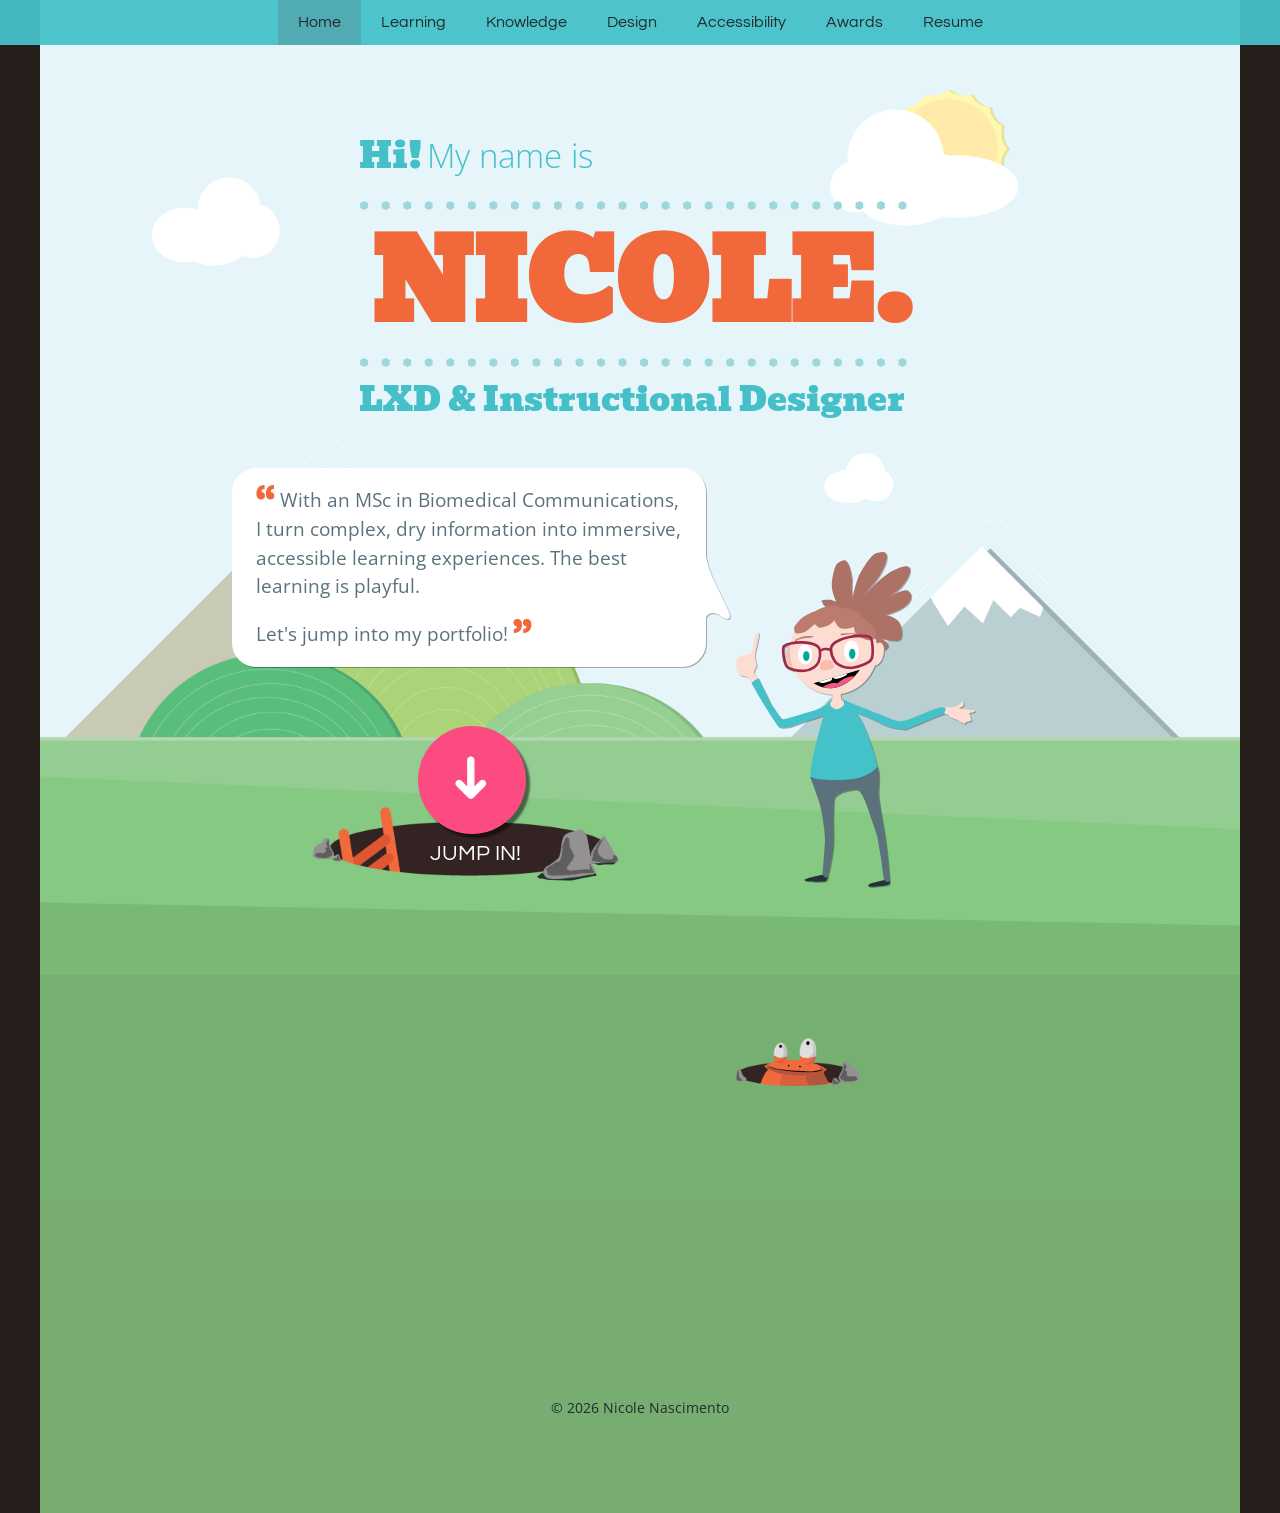
==== commit fc8ecf09: "adjust the job title and add msc bmc to the home page speech bubble." ====
--- a/index.html
+++ b/index.html
@@ -3,24 +3,29 @@
 <head>
   <meta charset="UTF-8">
   <meta name="viewport" content="width=device-width, initial-scale=1.0">
-  <title>Nicole Nascimento</title>
+  <title>Nicole Nascimento — Visual Communicator</title>
+
+  <link rel="preconnect" href="https://fonts.googleapis.com">
+  <link rel="preconnect" href="https://fonts.gstatic.com" crossorigin>
+  <link href="https://fonts.googleapis.com/css2?family=Bevan:ital@0;1&family=Open+Sans:wght@100;200;300;400;600;700&family=Questrial&display=swap" rel="stylesheet">
+
   <link rel="stylesheet" href="css/global.css">
   <link rel="stylesheet" href="css/narrative.css">
   <link rel="stylesheet" href="css/welcome-headline.css">
+
   <script src="js/nav.js" defer></script>
-  <link rel="preconnect" href="https://fonts.googleapis.com">
-  <link rel="preconnect" href="https://fonts.gstatic.com" crossorigin>
-  <link href="https://fonts.googleapis.com/css2?family=Bevan:ital@0;1&family=Open+Sans:wght@100;200;300;400;600;700&family=Questrial&display=swap" rel="stylesheet">
 </head>
 <body class="page-home">
+
   <a href="#main-content" class="skip-link">Skip to main content</a>
+
   <header>
-    <button class="menu-toggle" aria-label="Menu" aria-expanded="false" aria-haspopup="true">
-        <span></span>
-        <span></span>
-        <span></span>
+    <button class="menu-toggle" aria-label="Open menu" aria-expanded="false" aria-controls="primary-nav">
+      <span></span>
+      <span></span>
+      <span></span>
     </button>
-    <nav>
+    <nav id="primary-nav" aria-label="Primary">
       <ul>
         <li><a href="index.html" class="active" aria-current="page">Home</a></li>
         <li><a href="learning.html">Learning</a></li>
@@ -35,44 +40,53 @@
 
   <div class="page-column page-column-home">
     <main id="main-content">
-    
+
       <section class="scene" aria-label="Welcome scene">
-       <picture>
-          <source 
-            media="(max-width: 850px)" 
+        <picture>
+          <source
+            media="(max-width: 850px)"
             srcset="images/scenes/scene-home-mobile-750.png 750w,
                     images/scenes/scene-home-mobile-1125.png 1125w"
             sizes="100vw">
-          <img 
+          <img
             src="images/scenes/scene-home-1600.png"
             srcset="images/scenes/scene-home-1600.png 1600w,
                     images/scenes/scene-home-3200.png 3200w"
-            sizes="(max-width: 1600px) 100vw, 1600px"
+            sizes="(max-width: 1200px) 100vw, 1200px"
             alt="Illustrated landscape with rolling hills, a character, and a hole with a ladder."
             class="scene-bg"
-            width="1600" 
+            width="1600"
             height="1600">
         </picture>
+
         <h1 class="welcome-headline">
-          <span class="w-hi">Hi! </span>
-          <span class="w-name"> My name is</span>
+          <span class="w-hi">Hi!</span>
+          <span class="w-name">My name is</span>
           <span class="w-nicole">NICOLE.</span>
-          <span class="w-iam">I am a </span>
-          <span class="w-title"> Visual Communicator.</span>
+          <span class="w-title">LXD & Instructional Designer</span>
         </h1>
-        <img src="images//characters/character-home-nicole.svg" alt="" class="scene-character">
+
+        <img
+          src="images/characters/character-home-nicole.svg"
+          alt=""
+          class="scene-character"
+          aria-hidden="true">
+
         <div class="speech-bubble">
           <p>
-            <span class="bubble-quote">“</span> I turn complex information into immersive, accessible learning experiences.
+            <span class="bubble-quote" aria-hidden="true">“</span>
+            With an MSc in Biomedical Communications, I turn complex, dry information into immersive, accessible learning experiences. The best learning is playful.
           </p>
           <p>
-            Let's jump into it! <span class="bubble-quote">”</span>
+            Let's jump into my portfolio!
+            <span class="bubble-quote" aria-hidden="true">”</span>
           </p>
         </div>
+
         <a href="learning.html" class="scene-button button-learning" aria-label="Go to Learning">
-          <span class="arrow">➜</span>
+          <span class="arrow" aria-hidden="true">➜</span>
         </a>
-        <span class="try-me" aria-hidden="true">TRY ME!</span>
+        <span class="try-me" aria-hidden="true">JUMP IN!</span>
       </section>
 
       <section class="portfolio">
@@ -86,6 +100,5 @@
     </footer>
   </div>
 
-
 </body>
 </html>
--- a/css/global.css
+++ b/css/global.css
@@ -1,18 +1,30 @@
+/*#region TOKENS */
 :root {
   /* Colours */
-  --color-turquoise:       #45c1c9;
+  --color-pink:            hsl(342, 96%, 64%);
+  --color-pink-dark:       hsl(342, 81%, 41%);
+  --color-pink-hint:       hsl(342, 100%, 97%);
+  --color-orange-light:    hsl(15, 77%, 66%);
+  --color-orange:          hsl(15, 87%, 59%);
+  --color-orange-dark:     hsl(15, 75%, 47%);
+  --color-yellow-hint:     hsl(60, 100%, 97%);
+  --color-yellow:          hsl(58, 84%, 88%);
+  --color-yellow-dark:     hsl(58, 80%, 78%);
+  --color-green:           hsl(114, 27%, 56%);
+  --color-green-dark:      hsl(114, 48%, 26%);
+  --color-green-light:     hsl(114, 40%, 76%);
+  --color-green-hint:      hsl(114, 100%, 96%);
+  --color-cyan-hint:       hsl(184, 100%, 97%);
+  --color-turquoise:       hsl(184, 55%, 53%);
   --color-turquoise-a95:   rgba(69, 193, 201, 0.95);
-  --color-turquoise-light: #9dd8db;
-  --color-orange:          #f2683c;
+  --color-turquoise-light: hsl(184, 46%, 74%);
+  --color-turquoise-dark:  hsl(184, 61%, 26%);
+  --color-pale-blue:       #d6ebf2;
+  --color-navy:            #3b7187;
   --color-slate:           #5a727b;
   --color-slate-a20:       rgba(90, 114, 123, 0.2);
   --color-slate-a30:       rgba(90, 114, 123, 0.3);
-  --color-navy:            #3b7187;
-  --color-pink:            #fb497e;
-  --color-pink-dark:       #bc1446;
-  --color-green:           #77ae71;
   --color-ink:             #222b2e;
-  --color-pale-blue:       #d6ebf2;
   --color-bg-dark:         #251e1a;
 
   /* Fonts */
@@ -23,8 +35,15 @@
   /* Shape */
   --radius-bubble: 2cqw;
 }
+/*#endregion TOKENS */
 
 /*#region BODY & GLOBAL */
+*,
+*::before,
+*::after { box-sizing: border-box; }
+
+html { scroll-behavior: smooth; }
+
 body {
   font-family: var(--font-body);
   margin: 0;
@@ -43,29 +62,29 @@
   z-index: 100;
 }
 
+a {
+  color: var(--color-pink);
+  text-decoration: underline;
+  text-decoration-thickness: 1.5px;
+  text-underline-offset: 3px;
+  transition: color 0.2s ease;
+}
+
+a:hover,
+a:focus-visible { color: black; }
+
 .page-column {
-  max-width: 1600px;
+  max-width: 1200px;
   margin: 0 auto;
   flex: 1;
   width: 100%;
   background-color: white;
 }
 
-.page-column-home {
-  background-color: var(--color-green);
-}
-
-.page-column-learning {
-  background-color: var(--color-navy);
-}
-
-.page-column-awards {
-  background-color: var(--color-navy);
-}
-
-.page-column-resume {
-  background-color: white;
-}
+.page-column-home    { background-color: var(--color-green); }
+.page-column-learning { background-color: var(--color-navy); }
+.page-column-awards   { background-color: var(--color-navy); }
+.page-column-resume   { background-color: white; }
 /*#endregion BODY & GLOBAL */
 
 /*#region NAV BAR */
@@ -89,15 +108,9 @@
   display: block;
 }
 
-nav a:hover {
-  background-color: var(--color-slate-a20);
-}
-
-nav a.active {
-  background-color: var(--color-slate-a30);
-}
-
-/* Hamburger */
+nav a:hover        { background-color: var(--color-slate-a20); }
+nav a.active       { background-color: var(--color-slate-a30); }
+
 .menu-toggle {
   display: none;
   background: none;
@@ -132,22 +145,37 @@
 
 /*#region PORTFOLIO SHELL */
 .portfolio {
-  padding: 4rem 2rem;
+  padding: 8cqw 4cqw;
   max-width: 1200px;
-  margin: -3rem auto 0 auto;
+  margin: -3cqw auto 0 auto;
   position: relative;
   z-index: 10;
 }
-
-.portfolio h2 {
+.page-knowledge .portfolio    { margin-top: -10cqw; }
+.page-design .portfolio       { margin-top: -14cqw; }
+.page-awards .portfolio       { margin-top: -8cqw; }
+.page-column-design .portfolio { position: relative; z-index: 30; }
+
+.portfolio h1 {
   font-family: var(--font-display);
   color: var(--color-orange);
   font-size: 2.5rem;
   text-align: center;
-  margin-top: 0;
-  margin-bottom: 1rem;
-}
-
+}
+.portfolio h2 {
+  font-family: var(--font-ui);
+  font-weight: 100;
+  color: var(--color-slate);
+  font-size: 1.5rem;
+  text-align: center;
+}
+.portfolio h3 {
+  font-family: var(--font-ui);
+  font-weight: 100;
+  color: var(--color-turquoise);
+  text-align: center;
+  font-size: 1.5rem;
+}
 .portfolio > p {
   font-family: var(--font-ui);
   color: var(--color-slate);
@@ -159,10 +187,47 @@
 }
 /*#endregion PORTFOLIO SHELL */
 
+/*#region SHOW MORE/LESS BUTTONS */
+summary.toggle-button {
+  display: block;
+  text-align: center;
+  cursor: pointer;
+  color: var(--color-pink);
+  font-weight: 600;
+  margin-top: 1.5rem;
+  margin-bottom: -0.5rem;
+  list-style: none;
+}
+summary.toggle-button::-webkit-details-marker { display: none; }
+
+summary.toggle-button:hover .closed-text,
+summary.toggle-button:hover .open-text { color: var(--color-pink-dark); }
+
+.open-text { display: none; }
+
+details {
+  display: flex;
+  flex-direction: column;
+}
+details summary {
+  order: 2;
+  margin-top: 2rem;
+  margin-bottom: 1rem;
+}
+details .book-grid,
+details .design-grid {
+  order: 1;
+  margin-top: 2rem;
+}
+
+details[open] .closed-text { display: none; }
+details[open] .open-text   { display: inline-block; }
+/*#endregion SHOW MORE/LESS BUTTONS */
+
 /*#region FOOTER */
 footer {
   position: relative;
-  padding: 2rem 1rem 6rem;  
+  padding: 2rem 1rem 6rem;
   text-align: center;
 }
 .footer-frog {
@@ -170,9 +235,9 @@
   position: absolute;
   bottom: 30%;
   left: 75%;
-  transform: translateX(-50%);  
-  width: 20cqw; 
-  pointer-events: none; 
+  transform: translateX(-50%);
+  width: 20cqw;
+  pointer-events: none;
 }
 footer p {
   margin: 0;
@@ -182,25 +247,28 @@
 }
 /*#endregion FOOTER */
 
+/*#region MEDIA QUERIES */
 @media (max-width: 850px) {
   .menu-toggle {
     display: block;
     width: 100%;
   }
-  nav ul {
-    display: none;
+  nav ul { display: none; }
+  nav.open ul {
+    display: flex;
+    flex-direction: column;
+    position: absolute;
+    top: 100%;
+    left: 0;
+    width: 100%;
+    background-color: var(--color-turquoise-a95);
+    padding: 10px 0;
   }
-  nav.open ul {
-  display: flex;
-  flex-direction: column;
-  position: absolute;
-  top: 100%;
-  left: 0;
-  width: 100%;
-  background-color: var(--color-turquoise-a95);
-  padding: 10px 0;
-  }
-  nav.open a {
-  text-align: center;
-  }
-}+  nav.open a { text-align: center; }
+
+  .portfolio                    { margin-top: -4cqw; }
+  .page-knowledge .portfolio    { margin-top: -60cqw; }
+  .page-design .portfolio       { margin-top: -5cqw; }
+  .page-awards .portfolio       { margin-top: -50cqw; }
+}
+/*#endregion MEDIA QUERIES */
--- a/css/narrative.css
+++ b/css/narrative.css
@@ -4,6 +4,7 @@
   max-width: 1600px;
   margin: 0 auto;
   container-type: inline-size;
+  overflow: hidden;
 }
 
 .scene-bg {
@@ -24,15 +25,15 @@
   filter: drop-shadow(0.15cqw 0.15cqw 0px rgba(0, 0, 0, 0.3));
 }
 .page-design .character-monster {
-  left: 14%;
-  top: 35%;
+  left: 12%;
+  top: 44%;
   width: 25cqw;     
   height: auto;
 }
 .page-design .character-nicole {
-  left: 80%;
-  top: 20%;
-  width: 15cqw;     
+  left: 83%;
+  top: 17%;
+  width: 13cqw;     
   height: auto;
 }
 .page-access .character-nicole {
@@ -106,9 +107,9 @@
   margin-top: 1em;
 }
 .page-home .speech-bubble {
-  top: 40%;
-  left: 28%;
-  width: 30%;
+  top: 39%;
+  left: 16%;
+  width: 39.5%;
   font-size: 1.6cqw;
 }
 .page-home .speech-bubble::after {
@@ -135,9 +136,9 @@
   height: 10cqw;    
 }
 .page-knowledge .speech-bubble {
-  top: 77%;
+  top: 72%;
   left: 18.5%;
-  width: 61%;
+  width: 60%;
   font-size: 2cqw;
 }
 .page-knowledge .speech-bubble::after {
@@ -149,18 +150,18 @@
   height: 10cqw;    
 }
 .page-design .speech-bubble {
-  top: 21%;
-  left: 35%;
+  top: 53%;
+  left: 41%;
   width: 40%;
   font-size: 2cqw;
 }
 .page-design .speech-bubble::after {
   background-image: url('../images/characters/speech-bubble-tail_side.svg');
-  top: 9cqw;   
-  transform: rotate(270deg) translateX(-50%); 
-  left: 20%;              
+  top: 40%;                    
+  transform: translateY(-50%); 
+  left: -1.8cqw;              
   width: 5cqw;       
-  height: 10cqw;    
+  height: 10cqw;       
 }
 .page-access .speech-bubble {
   top: 50%;
@@ -254,25 +255,25 @@
   transform: translateY(0.2cqw); 
 }
 .page-knowledge .button-learning {
-  top: 50%;
+  top: 48%;
   left: 13%;
 }
 .page-knowledge .button-learning .arrow {
   transform: rotate(-180deg) translateY(0.2cqw); 
 }
 .page-knowledge .button-design {
-  top: 42%;
+  top: 38%;
   left: 87%;
 }
 .page-knowledge .button-design .arrow {
   transform: rotate(0deg) translateY(0.2cqw); 
 }
 .page-design .button-knowledge {
-  top: 30%;
-  left: 10%;
+  top: 35%;
+  left: 11%;
 }
 .page-design .button-knowledge .arrow {
-  transform: rotate(180deg) translateY(0.2cqw); 
+  transform: rotate(210deg) translateY(0.2cqw); 
 }
 .page-design .button-access {
   top: 16%;
@@ -318,10 +319,62 @@
 }
 /*#endregion ROUND BUTTONS & ARROWS */
 
+/*#region BACK TO TOP BUTTON */
+.btn-wrapper {
+  display: flex;
+  justify-content: center; /* Centers the button horizontally */
+  width: 100%;
+}
+
+.adventure-btn {
+  display: inline-flex;
+  align-items: center;
+  justify-content: center;
+  gap: 0.5rem; 
+  margin-top: 2rem; /* Keeps space between text and button */
+  padding: 1rem 2.5rem;
+  background-color: white;
+  color: var(--color-orange);
+  font-family: var(--font-display);
+  font-size: 1.2rem;
+  letter-spacing: 0.5px;
+  text-decoration: none;
+  border-radius: 50px; 
+  position: relative;
+  z-index: 1;
+  box-shadow: 4px 4px 2px rgba(0, 0, 0, 0.5);
+  transition: transform 0.2s ease, background-color 0.2s ease;
+}
+
+.adventure-btn .arrow {
+  color: var(--color-orange);
+  font-size: 2rem;
+  line-height: 1;
+  position: relative;
+  display: inline-block; 
+  transform: translateY(0.1rem) rotate(-90deg); 
+}
+
+.adventure-btn:hover,
+.adventure-btn:focus-visible {
+  background-color: white; 
+  color: var(--color-orange-dark);
+  transform: scale(1.05); 
+  text-decoration: none;
+}
+
+/* Accessibility focus ring */
+.adventure-btn:focus-visible {
+  outline: 3px solid var(--color-pale-blue);
+  outline-offset: 4px;
+}
+/*#endregion BACK TO TOP BUTTON */
+
+
 /*#region MEDIA QUERY */
 
 @media (max-width: 850px) {
-.scene-character {
+  .scene-character {
     width: 50cqw;     
     height: auto;
     top: 46%;      
@@ -331,12 +384,12 @@
   /* CHARACTERS */
   .page-design .character-monster {
     left: 14%;
-    top: 48%;
+    top: 65%;
     width: 45cqw;     
   }
   .page-design .character-nicole {
     left: 73%;
-    top: 17%;
+    top: 16%;
     width: 25cqw;     
   }
   .page-access .character-rocket {
@@ -408,23 +461,23 @@
 
   .page-knowledge .speech-bubble {
     font-size: 3.5cqw;
-    top: 63%;
-    left: 12%;
-    width: 75%
+    top: 55.5%;
+    left: 10%;
+    width: 75%;
   }
   .page-knowledge .speech-bubble::after {
     top: -6cqw;                             
     width: 10cqw;       
     height: 16cqw;    
-    transform: scaleX(-1) rotate(90deg);
+    transform: scaleX(1) rotate(90deg);
     left: 20%;                
   }
 
   .page-design .speech-bubble {
     font-size: 3.5cqw;
-    top: 37%;
-    left: 5%;
-    width: 90%
+    top: 48%;
+    left: 15%;
+    width: 70%
   }
   .page-design .speech-bubble::after {
     top: 20.5cqw;                             
@@ -489,11 +542,11 @@
     left: 80%;
   }
   .page-design .button-knowledge {
-    top: 27%;       
-    left: 10%;
+    top: 33%;       
+    left: 21%;
   }
   .page-design .button-access {
-    top: 8%;       
+    top: 10%;       
     left: 77.5%;
   }
   .page-access .button-design {
@@ -512,7 +565,16 @@
     top: 12%;       
     left: 56%;
   }
-  
+  .adventure-btn {
+    padding: 0.8rem 1.8rem; 
+    font-size: 1rem; 
+    gap: 0.4rem; 
+    margin-top: 1.5rem; 
+  }
+
+  .adventure-btn .arrow {
+    font-size: 1.2rem; 
+  }
 }
 
 /*#endregion MEDIA QUERY */
--- a/css/welcome-headline.css
+++ b/css/welcome-headline.css
@@ -1,5 +1,7 @@
-
-/*#region LARGE WELCOME FONT */
+/*#region WELCOME HEADLINE
+   NOTE: .welcome-headline uses cqw units, so its containing block
+   (the .scene section, in narrative.css) MUST declare
+   `container-type: inline-size`. That is set there, not here. */
 .welcome-headline {
   position: absolute;
   top: 10.5%;
@@ -8,68 +10,74 @@
   margin: 0;
   z-index: 10;
   text-align: left;
-  width: max-content
-}
-.welcome-headline span {
-  display: inline;
+  width: max-content;
 }
 
-/* Dots */
+.welcome-headline span { display: inline; }
+
+/* Stack credential + title as blocks, left-aligned to each other */
+.welcome-headline .w-title {
+  display: block;
+  text-align: left;
+}
+
+/* Dots around NICOLE */
 .welcome-headline .w-nicole {
   line-height: 1;
   margin: 0.25em 0;
   padding: 0.1em;
 }
-.w-nicole::before {
+.w-nicole::before,
+.w-nicole::after {
   content: "";
   position: absolute;
   left: -0.05em;
-  top: -0.15em;              
   width: 100%;
   height: 0.08em;
   background-image: radial-gradient(circle, var(--color-turquoise-light) 34%, transparent 35%);
   background-size: 0.194em 0.08em;
   background-repeat: repeat-x;
 }
-.w-nicole::after {
-  content: "";
-  position: absolute;
-  left: -0.05em;
-  bottom: -0.15em;              
-  width: 100%;
-  height: 0.08em;
-  background-image: radial-gradient(circle, var(--color-turquoise-light) 34%, transparent 35%);
-  background-size: 0.194em 0.08em;
-  background-repeat: repeat-x;
-}
+.w-nicole::before { top: -0.15em; }
+.w-nicole::after  { bottom: -0.15em; }
+
+/* Type families */
 .w-hi,
 .w-nicole,
-.w-title {
-  font-family: var(--font-display);
-}
+.w-title { font-family: var(--font-display); }
+
 .w-hi,
-.w-title {
-  font-weight: 400;
-}
-.w-name,
-.w-iam {
+.w-title { font-weight: 400; }
+
+.w-name {
   font-family: var(--font-ui);
   font-weight: 200;
 }
-.w-hi      { font-size: 3cqw;  color: var(--color-turquoise); }
+
+/* Sizes / colours */
+.w-hi      { font-size: 3cqw;    color: var(--color-turquoise); }
 .w-name    { font-size: 2.75cqw; color: var(--color-turquoise); }
-.welcome-headline .w-nicole  { font-size: 9.25cqw;  color: var(--color-orange); display: block; position: relative; top: 0.05em;}
-.w-iam     { font-size: 2.75cqw; color: var(--color-turquoise); }
-.w-title   { font-size: 2.75cqw;  color: var(--color-turquoise); }
-/*#endregion LARGE WELCOME FONT */
+.welcome-headline .w-nicole {
+  font-size: 9.25cqw;
+  color: var(--color-orange);
+  display: block;
+  position: relative;
+  top: 0.05em;
+}
+.w-title     { font-size: 2.75cqw; color: var(--color-turquoise); }
 
+/*#endregion WELCOME HEADLINE */
 
 @media (max-width: 850px) {
-  .w-hi      { font-size: 6cqw; }
-  .w-name    { font-size: 6cqw; }
-  .welcome-headline .w-nicole  { font-size: 17cqw; }
-  .w-iam     { font-size: 6cqw; }
-  .w-title   { font-size: 5cqw; }
+  .welcome-headline {
+    width: 90%; 
+  }
+  
+  .w-hi                         { font-size: 6cqw; }
+  .w-name                       { font-size: 6cqw; }
+  .welcome-headline .w-nicole   { font-size: 17cqw; }
+  .w-title                      { font-size: 5cqw; }
+
   .page-home .try-me {
     font-size: 4cqw;
     top: 79.4%;
